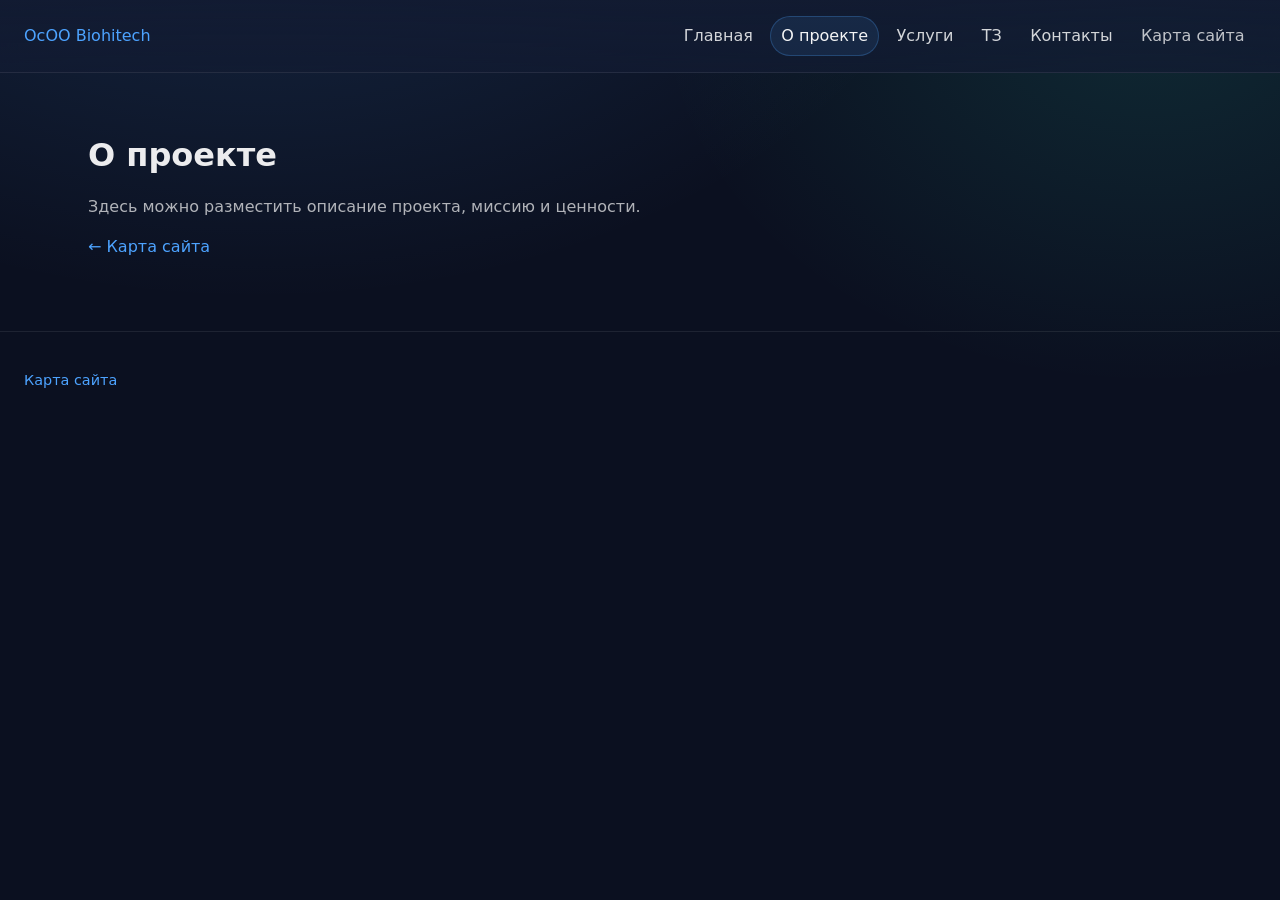
==== about.html @ 9ce05af9 "first commit" ====
<!DOCTYPE html>
<html lang="ru">
<head>
  <meta charset="UTF-8">
  <meta name="viewport" content="width=device-width, initial-scale=1.0">
  <title>О проекте</title>
  <link rel="stylesheet" href="styles.css">
</head>
<body>
  <header class="site-header">
    <a class="logo" href="index.html">OcOO Biohitech</a>
    <nav class="nav">
      <a href="index.html">Главная</a>
      <a href="about.html" aria-current="page">О проекте</a>
      <a href="services.html">Услуги</a>
      <a href="tz.html">ТЗ</a>
      <a href="contacts.html">Контакты</a>
      <a href="sitemap.html" class="nav-sitemap">Карта сайта</a>
    </nav>
  </header>

  <main class="main simple-page">
    <h1>О проекте</h1>
    <p>Здесь можно разместить описание проекта, миссию и ценности.</p>
    <p><a href="sitemap.html">← Карта сайта</a></p>
  </main>

  <footer class="site-footer">
    <p><a href="sitemap.html">Карта сайта</a></p>
  </footer>
</body>
</html>
---- styles.css ----
/* =========================================
   OcOO Biohitech — Visual concept / UI kit
   - Palette: deep navy + cold surfaces
   - Accent: blue + mint highlight
   - Typography: modern neutral stack (Inter if installed)
   - UI: soft radiuses, subtle borders, glow focus
   ========================================= */
:root {
  --bg: #0b1020;
  --surface: #121b32;
  --surface-2: #0f1830;
  --border: rgba(255, 255, 255, 0.08);
  --border-strong: rgba(255, 255, 255, 0.14);

  --text: rgba(255, 255, 255, 0.92);
  --muted: rgba(255, 255, 255, 0.68);

  --accent: #4da3ff;
  --accent-hover: #6ab4ff;
  --accent-2: #2ee3c2;
  --danger: #ff5b6e;

  --shadow: 0 14px 40px rgba(0, 0, 0, 0.35);
  --radius: 14px;
  --radius-sm: 10px;
  --ring: 0 0 0 4px rgba(77, 163, 255, 0.25);

  --container: 72rem;
  --gap: 1.25rem;

  --font: "Inter", system-ui, -apple-system, "Segoe UI", Roboto, Arial, sans-serif;
}

*,
*::before,
*::after {
  box-sizing: border-box;
}

body {
  margin: 0;
  min-height: 100vh;
  font-family: var(--font);
  background:
    radial-gradient(1200px 800px at 20% -20%, rgba(77, 163, 255, 0.18), transparent 60%),
    radial-gradient(900px 700px at 90% 0%, rgba(46, 227, 194, 0.12), transparent 55%),
    var(--bg);
  color: var(--text);
  line-height: 1.5;
}

a {
  color: var(--accent);
  text-decoration: none;
}

a:hover {
  color: var(--accent-hover);
}

.muted { color: var(--muted); }

/* Focus */
.btn:focus-visible,
input:focus-visible,
textarea:focus-visible,
select:focus-visible {
  outline: none;
  box-shadow: var(--ring);
}

.site-header {
  display: flex;
  flex-wrap: wrap;
  align-items: center;
  justify-content: space-between;
  gap: 1rem;
  padding: 1rem 1.5rem;
  border-bottom: 1px solid var(--border);
  background: linear-gradient(180deg, rgba(18, 27, 50, 0.92), rgba(18, 27, 50, 0.75));
  backdrop-filter: blur(10px);
  position: sticky;
  top: 0;
  z-index: 20;
}

/* Header branding */
.header-left { display: flex; align-items: center; gap: 1rem; min-width: 220px; }
.header-cta { display: flex; flex-wrap: wrap; align-items: center; gap: 0.75rem; }

.brand {
  display: inline-flex;
  align-items: center;
  gap: 0.75rem;
  color: var(--text);
  min-width: 220px;
}
.brand:hover { color: var(--text); }

.brand-mark {
  width: 38px;
  height: 38px;
  border-radius: 12px;
  display: grid;
  place-items: center;
  background: linear-gradient(135deg, rgba(77, 163, 255, 0.22), rgba(46, 227, 194, 0.14));
  border: 1px solid var(--border);
  box-shadow: 0 10px 30px rgba(0, 0, 0, 0.25);
  color: rgba(255, 255, 255, 0.9);
}
.brand-mark svg { width: 22px; height: 22px; display: block; }

.brand-text { display: grid; line-height: 1.1; }
.brand-name { font-weight: 760; letter-spacing: 0.2px; }
.brand-tagline { margin-top: 2px; font-size: 0.82rem; color: var(--muted); }
.brand--footer .brand-tagline { display: none; }

.nav {
  display: flex;
  flex-wrap: wrap;
  gap: 0.35rem;
  align-items: center;
}

.nav a {
  color: rgba(255, 255, 255, 0.82);
  padding: 0.45rem 0.65rem;
  border-radius: 999px;
  border: 1px solid transparent;
}

.nav a:hover {
  color: rgba(255, 255, 255, 0.95);
  border-color: var(--border);
  background: rgba(255, 255, 255, 0.04);
}

.nav a[aria-current="page"] {
  color: rgba(255, 255, 255, 0.95);
  border-color: rgba(77, 163, 255, 0.25);
  background: rgba(77, 163, 255, 0.10);
}

.nav-sitemap {
  opacity: 0.9;
}

.main {
  max-width: var(--container);
  margin: 0 auto;
  padding: 2.25rem 1.5rem 3.5rem;
}

/* Buttons (UI-kit) */
.btn {
  display: inline-flex;
  align-items: center;
  justify-content: center;
  gap: 0.5rem;
  padding: 0.72rem 1.05rem;
  border-radius: 12px;
  font-weight: 680;
  border: 1px solid transparent;
  transition: transform 0.15s ease, background 0.15s ease, border-color 0.15s ease, box-shadow 0.15s ease, color 0.15s ease;
  user-select: none;
  cursor: pointer;
}
.btn:active { transform: translateY(1px); }

.btn--primary {
  background: linear-gradient(180deg, rgba(77, 163, 255, 1), rgba(77, 163, 255, 0.85));
  color: #071022;
  box-shadow: 0 18px 45px rgba(77, 163, 255, 0.22);
}
.btn--primary:hover {
  background: linear-gradient(180deg, rgba(106, 180, 255, 1), rgba(106, 180, 255, 0.86));
  color: #071022;
}

.btn--secondary {
  background: rgba(255, 255, 255, 0.06);
  border-color: var(--border);
  color: rgba(255, 255, 255, 0.92);
}
.btn--secondary:hover {
  background: rgba(255, 255, 255, 0.09);
  border-color: var(--border-strong);
  color: rgba(255, 255, 255, 0.95);
}

.btn--ghost {
  background: transparent;
  border-color: var(--border);
  color: rgba(255, 255, 255, 0.9);
}
.btn--ghost:hover {
  background: rgba(255, 255, 255, 0.06);
  border-color: var(--border-strong);
  color: rgba(255, 255, 255, 0.95);
}

.btn--link {
  padding: 0;
  border: none;
  background: transparent;
  border-radius: 0;
  color: var(--accent);
  font-weight: 680;
}
.btn--link:hover { color: var(--accent-hover); }

/* Layout helpers */
.grid { display: grid; gap: var(--gap); }
.grid.two { grid-template-columns: repeat(2, minmax(0, 1fr)); }
.grid.three { grid-template-columns: repeat(3, minmax(0, 1fr)); }

/* Sections */
.section { margin-top: 3rem; }
.section-head {
  display: grid;
  gap: 0.35rem;
  margin-bottom: 1.25rem;
  max-width: 68ch;
}
.section-head h2 {
  margin: 0;
  font-size: clamp(1.25rem, 2.2vw, 1.65rem);
  letter-spacing: -0.2px;
}
.section-head p { margin: 0; color: var(--muted); }

/* Cards (UI-kit) */
.card {
  background: linear-gradient(180deg, rgba(18, 27, 50, 0.92), rgba(18, 27, 50, 0.75));
  border: 1px solid var(--border);
  border-radius: var(--radius);
  padding: 1.25rem;
  box-shadow: 0 16px 44px rgba(0, 0, 0, 0.20);
}
.card h3 { margin: 0 0 0.45rem; font-size: 1.05rem; letter-spacing: -0.2px; }
.card p { margin: 0; }

.card--soft {
  background: linear-gradient(180deg, rgba(15, 24, 48, 0.92), rgba(15, 24, 48, 0.72));
  border-color: rgba(77, 163, 255, 0.12);
}

/* Hero */
.hero {
  border: 1px solid rgba(255, 255, 255, 0.06);
  border-radius: 22px;
  padding: clamp(1.25rem, 3.4vw, 2rem);
  background:
    radial-gradient(900px 480px at 10% 0%, rgba(77, 163, 255, 0.22), transparent 60%),
    radial-gradient(820px 520px at 90% 10%, rgba(46, 227, 194, 0.16), transparent 55%),
    linear-gradient(180deg, rgba(18, 27, 50, 0.80), rgba(18, 27, 50, 0.50));
  box-shadow: var(--shadow);
}

.hero-inner {
  display: grid;
  grid-template-columns: 1.25fr 0.9fr;
  gap: clamp(1.25rem, 3vw, 2rem);
  align-items: center;
}

.eyebrow {
  margin: 0 0 0.5rem;
  color: rgba(255, 255, 255, 0.78);
  font-weight: 650;
  letter-spacing: 0.2px;
}

.hero h1 {
  margin: 0 0 0.75rem;
  font-size: clamp(1.9rem, 4.4vw, 3.05rem);
  letter-spacing: -0.8px;
  line-height: 1.05;
}

.hero-lead {
  margin: 0;
  color: rgba(255, 255, 255, 0.72);
  max-width: 62ch;
}

.hero-actions {
  display: flex;
  flex-wrap: wrap;
  gap: 0.75rem;
  margin-top: 1.25rem;
  align-items: center;
}

.hero-metrics {
  display: grid;
  grid-template-columns: repeat(3, minmax(0, 1fr));
  gap: 0.75rem;
  margin-top: 1.35rem;
}

.metric {
  border: 1px solid rgba(255, 255, 255, 0.08);
  background: rgba(255, 255, 255, 0.03);
  border-radius: 14px;
  padding: 0.85rem 0.9rem;
}

.metric-value { font-weight: 800; font-size: 1.05rem; letter-spacing: -0.2px; }
.metric-label { color: rgba(255, 255, 255, 0.68); font-size: 0.9rem; }

.hero-visual { display: grid; justify-items: end; }
.hero-card {
  width: min(420px, 100%);
  background: linear-gradient(180deg, rgba(11, 16, 32, 0.45), rgba(11, 16, 32, 0.20));
  border: 1px solid rgba(255, 255, 255, 0.10);
  border-radius: 18px;
  padding: 1rem;
  position: relative;
  overflow: hidden;
}
.hero-card::before {
  content: "";
  position: absolute;
  inset: -40% -40% auto auto;
  width: 320px;
  height: 320px;
  background: radial-gradient(circle at center, rgba(77, 163, 255, 0.30), transparent 65%);
  transform: translate(10%, -10%);
  filter: blur(2px);
  pointer-events: none;
}
.hero-card-top { display: flex; gap: 0.5rem; position: relative; }
.hero-card-body { margin-top: 0.85rem; position: relative; }
.hero-visual-title { font-weight: 760; letter-spacing: -0.2px; }
.hero-visual-text { margin-top: 0.35rem; color: rgba(255, 255, 255, 0.70); }
.hero-card-bottom {
  margin-top: 0.95rem;
  display: flex;
  gap: 0.6rem;
  align-items: center;
  color: rgba(255, 255, 255, 0.60);
  font-size: 0.88rem;
  position: relative;
}
.mini { color: rgba(255, 255, 255, 0.70); font-weight: 650; }
.dot { width: 4px; height: 4px; border-radius: 999px; background: rgba(255, 255, 255, 0.30); }

/* Chips / Tags */
.chip, .tag {
  display: inline-flex;
  align-items: center;
  gap: 0.4rem;
  padding: 0.35rem 0.6rem;
  border-radius: 999px;
  border: 1px solid rgba(255, 255, 255, 0.10);
  background: rgba(255, 255, 255, 0.04);
  color: rgba(255, 255, 255, 0.82);
  font-weight: 650;
  font-size: 0.86rem;
}
.chip--ok {
  border-color: rgba(46, 227, 194, 0.24);
  background: rgba(46, 227, 194, 0.10);
  color: rgba(220, 255, 248, 0.92);
}

/* Lists / steps */
.list { margin-top: 0.95rem; display: grid; gap: 0.55rem; }
.list-item { display: grid; grid-template-columns: 12px 1fr; gap: 0.55rem; align-items: start; color: rgba(255, 255, 255, 0.78); }
.bullet { width: 10px; height: 10px; border-radius: 6px; margin-top: 0.25rem; background: linear-gradient(180deg, rgba(77, 163, 255, 0.9), rgba(46, 227, 194, 0.75)); }

.steps { margin-top: 0.9rem; display: grid; gap: 0.6rem; }
.step { display: grid; grid-template-columns: 48px 1fr; gap: 0.75rem; align-items: center; padding: 0.65rem 0.7rem; border-radius: 14px; border: 1px solid rgba(255, 255, 255, 0.08); background: rgba(255, 255, 255, 0.03); }
.step-n { font-weight: 850; letter-spacing: -0.3px; color: rgba(255, 255, 255, 0.8); }
.step-t { color: rgba(255, 255, 255, 0.82); font-weight: 620; }

/* Service cards */
.service-top { display: flex; align-items: center; justify-content: space-between; gap: 0.75rem; margin-bottom: 0.75rem; }
.icon-badge {
  width: 42px;
  height: 42px;
  border-radius: 14px;
  display: grid;
  place-items: center;
  background: rgba(77, 163, 255, 0.10);
  border: 1px solid rgba(77, 163, 255, 0.22);
  color: rgba(210, 235, 255, 0.95);
}
.icon-badge svg { width: 22px; height: 22px; }

/* Advantages */
.adv-list { margin-top: 0.9rem; display: grid; gap: 0.6rem; }
.adv { display: grid; grid-template-columns: 18px 1fr; gap: 0.6rem; align-items: start; color: rgba(255, 255, 255, 0.78); }
.check {
  width: 16px;
  height: 16px;
  margin-top: 0.2rem;
  border-radius: 6px;
  border: 1px solid rgba(46, 227, 194, 0.22);
  background: rgba(46, 227, 194, 0.10);
  position: relative;
}
.check::after {
  content: "";
  position: absolute;
  width: 7px;
  height: 4px;
  border-left: 2px solid rgba(220, 255, 248, 0.95);
  border-bottom: 2px solid rgba(220, 255, 248, 0.95);
  transform: rotate(-45deg);
  left: 4px;
  top: 5px;
}

/* Gallery */
.gallery {
  display: grid;
  gap: 1rem;
  grid-template-columns: repeat(3, minmax(0, 1fr));
}
.gallery-item {
  border-radius: 16px;
  overflow: hidden;
  border: 1px solid rgba(255, 255, 255, 0.08);
  background: rgba(255, 255, 255, 0.03);
  display: grid;
  grid-template-rows: 1fr auto;
  min-height: 180px;
  transition: transform 0.15s ease, border-color 0.15s ease, background 0.15s ease;
  color: rgba(255, 255, 255, 0.90);
}
.gallery-item:hover {
  transform: translateY(-2px);
  border-color: rgba(77, 163, 255, 0.22);
  background: rgba(77, 163, 255, 0.06);
  color: rgba(255, 255, 255, 0.95);
}
.gallery-ph {
  background:
    radial-gradient(420px 240px at 20% 15%, rgba(77, 163, 255, 0.18), transparent 60%),
    radial-gradient(360px 240px at 90% 40%, rgba(46, 227, 194, 0.12), transparent 55%),
    linear-gradient(180deg, rgba(255, 255, 255, 0.06), rgba(255, 255, 255, 0.02));
}
.gallery-cap { padding: 0.75rem 0.85rem; font-weight: 650; color: rgba(255, 255, 255, 0.82); }

/* Forms */
.form { display: grid; gap: 0.9rem; }
.field { display: grid; gap: 0.35rem; }
.field label { font-weight: 650; color: rgba(255, 255, 255, 0.86); }
input, textarea, select {
  width: 100%;
  padding: 0.75rem 0.85rem;
  border-radius: 12px;
  border: 1px solid rgba(255, 255, 255, 0.10);
  background: rgba(255, 255, 255, 0.04);
  color: rgba(255, 255, 255, 0.92);
  font: inherit;
}
textarea { resize: vertical; min-height: 110px; }
input::placeholder, textarea::placeholder { color: rgba(255, 255, 255, 0.45); }
.form-actions { display: flex; flex-wrap: wrap; gap: 0.75rem; align-items: center; }
.form-note { margin: 0; color: rgba(255, 255, 255, 0.55); font-size: 0.9rem; }

.contact-lines { margin-top: 0.85rem; display: grid; gap: 0.55rem; }
.contact-line { display: grid; grid-template-columns: 92px 1fr; gap: 0.75rem; align-items: center; }
.contact-k { color: rgba(255, 255, 255, 0.62); font-weight: 650; }
.contact-v { color: rgba(255, 255, 255, 0.88); }

.map-ph {
  margin-top: 1rem;
  border-radius: 16px;
  border: 1px dashed rgba(255, 255, 255, 0.18);
  background: rgba(255, 255, 255, 0.03);
  min-height: 180px;
  display: grid;
  place-items: center;
  color: rgba(255, 255, 255, 0.55);
  font-weight: 650;
}

.site-footer {
  margin-top: auto;
  padding: 1.5rem;
  border-top: 1px solid var(--border);
  color: var(--muted);
  font-size: 0.9rem;
}

.footer-inner {
  max-width: var(--container);
  margin: 0 auto;
  display: flex;
  flex-wrap: wrap;
  gap: 1.25rem;
  justify-content: space-between;
  align-items: center;
}
.footer-left { display: grid; }
.footer-note { margin: 0.75rem 0 0; color: rgba(255, 255, 255, 0.55); }
.footer-right { display: flex; flex-wrap: wrap; gap: 0.85rem; }
.footer-right a { color: rgba(255, 255, 255, 0.72); }
.footer-right a:hover { color: rgba(255, 255, 255, 0.9); }

.page-title {
  margin: 0 0 0.5rem;
  font-size: clamp(1.5rem, 3vw, 2rem);
}

.page-lead {
  color: var(--muted);
  margin: 0 0 2rem;
}

/* Sitemap cards */
.sitemap-grid {
  display: grid;
  grid-template-columns: repeat(auto-fill, minmax(260px, 1fr));
  gap: 1.25rem;
}

.sitemap-card {
  display: flex;
  flex-direction: column;
  padding: 1.35rem;
  background: linear-gradient(180deg, rgba(18, 27, 50, 0.92), rgba(18, 27, 50, 0.75));
  border: 1px solid var(--border);
  border-radius: 12px;
  transition: border-color 0.15s, transform 0.15s;
}

.sitemap-card:hover {
  border-color: rgba(77, 163, 255, 0.35);
  transform: translateY(-2px);
}

.sitemap-card h2 {
  margin: 0 0 0.5rem;
  font-size: 1.1rem;
}

.sitemap-card p {
  margin: 0 0 1rem;
  flex: 1;
  color: var(--muted);
  font-size: 0.95rem;
}

.sitemap-card .card-link {
  align-self: flex-start;
  font-weight: 600;
}

.simple-page h1 {
  margin-bottom: 1rem;
}

.simple-page p {
  color: var(--muted);
}

/* Responsive */
@media (max-width: 960px) {
  .hero-inner { grid-template-columns: 1fr; }
  .hero-visual { justify-items: start; }
  .grid.three { grid-template-columns: repeat(2, minmax(0, 1fr)); }
  .gallery { grid-template-columns: repeat(2, minmax(0, 1fr)); }
}

@media (max-width: 640px) {
  .site-header { padding: 0.85rem 1rem; }
  .main { padding: 1.25rem 1rem 2.75rem; }
  .grid.two, .grid.three { grid-template-columns: 1fr; }
  .hero-metrics { grid-template-columns: 1fr; }
  .gallery { grid-template-columns: 1fr; }
  .brand-tagline { display: none; }
  .header-cta { width: 100%; justify-content: flex-start; }
}
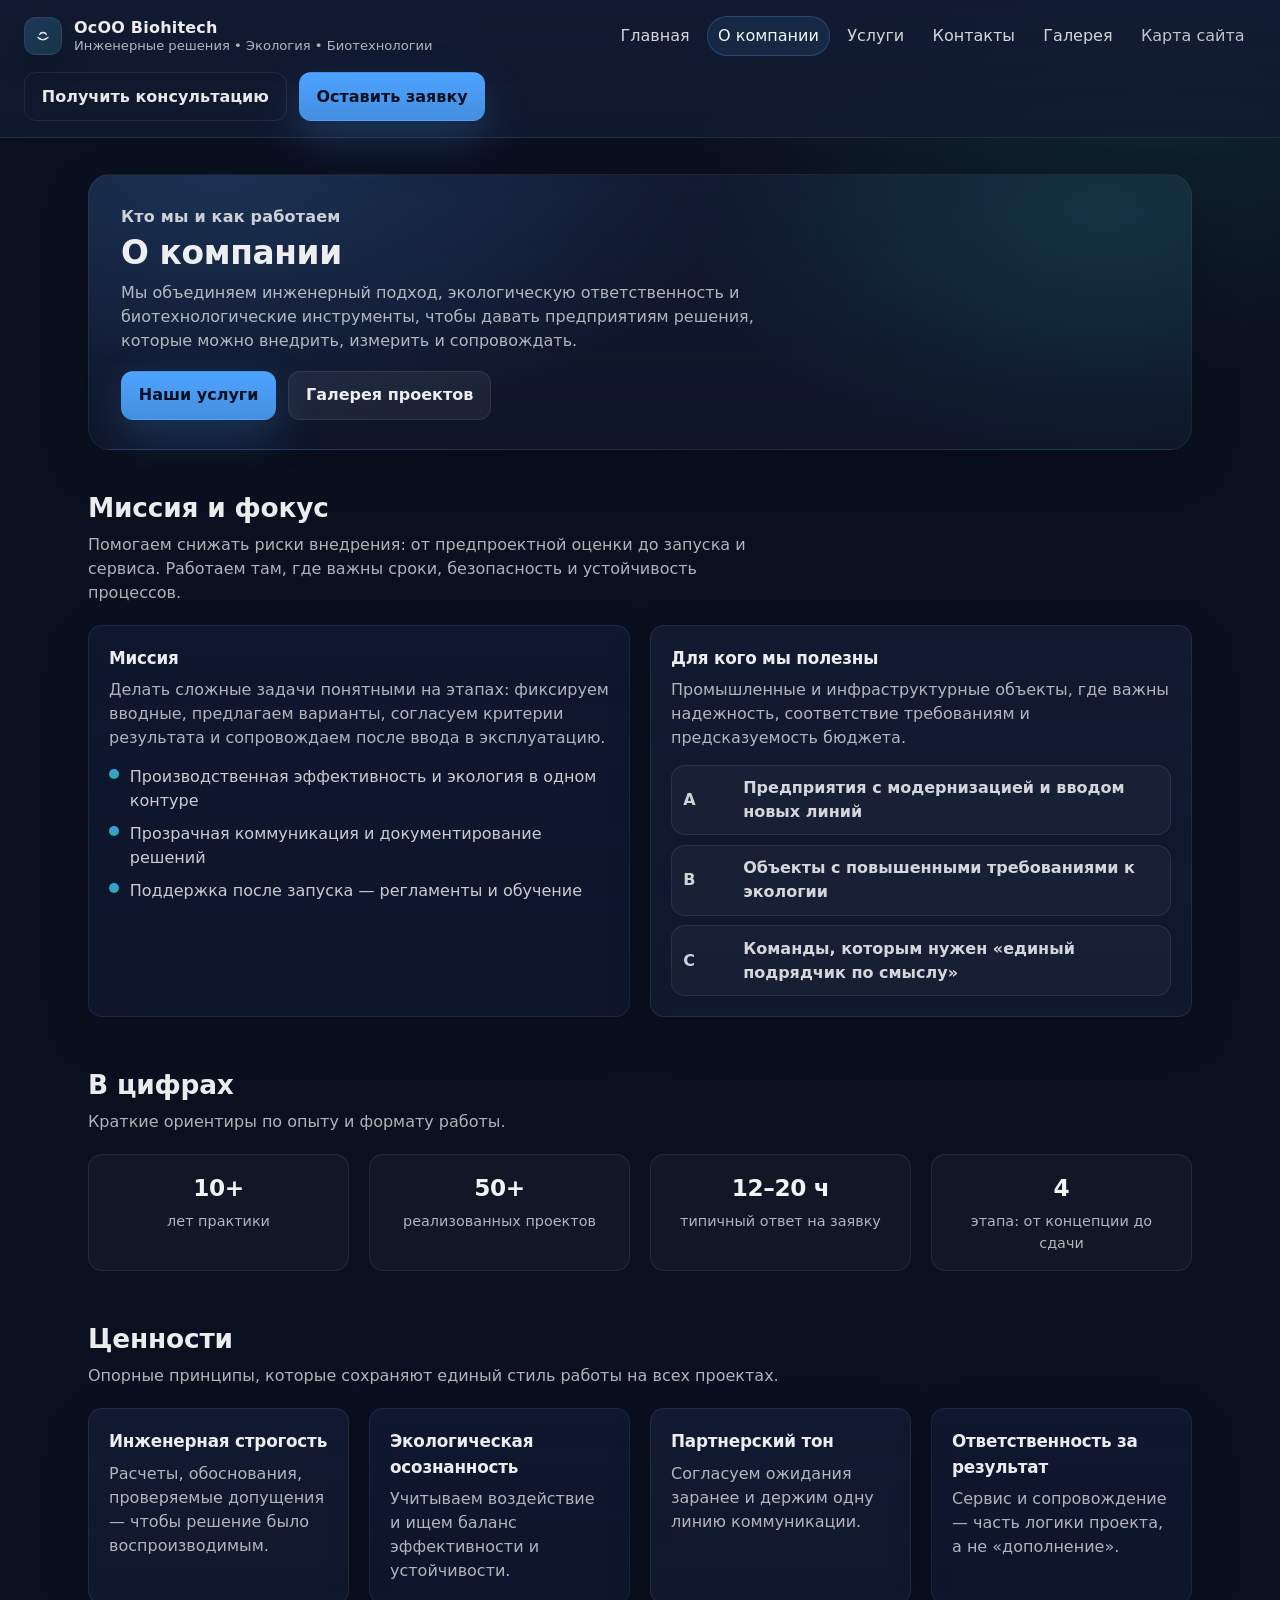
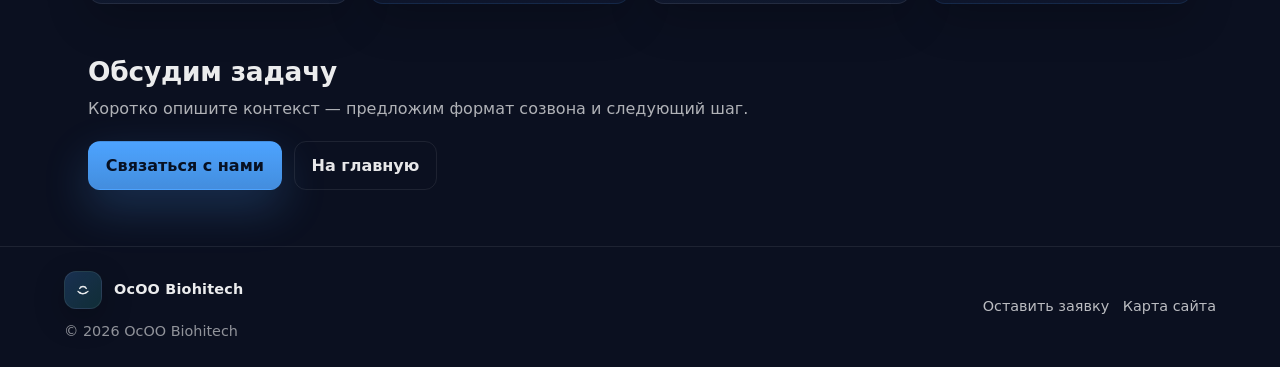
==== commit 91949bdc: "day8" ====
--- a/about.html
+++ b/about.html
@@ -3,30 +3,173 @@
 <head>
   <meta charset="UTF-8">
   <meta name="viewport" content="width=device-width, initial-scale=1.0">
-  <title>О проекте</title>
+  <title>OcOO Biohitech — О компании</title>
   <link rel="stylesheet" href="styles.css">
 </head>
 <body>
   <header class="site-header">
-    <a class="logo" href="index.html">OcOO Biohitech</a>
-    <nav class="nav">
+    <div class="header-left">
+      <a class="brand" href="index.html" aria-label="OcOO Biohitech — на главную">
+        <span class="brand-mark" aria-hidden="true">
+          <svg viewBox="0 0 40 40" fill="none" xmlns="http://www.w3.org/2000/svg">
+            <path d="M11 22.5c3.8 5.7 13 5.7 18 0" stroke="currentColor" stroke-width="2.5" stroke-linecap="round"/>
+            <path d="M14 17.2c.9-2.3 2.9-3.6 6-3.6s5.1 1.3 6 3.6" stroke="currentColor" stroke-width="2.5" stroke-linecap="round"/>
+            <circle cx="14.5" cy="24.5" r="1.5" fill="currentColor"/>
+            <circle cx="25.5" cy="24.5" r="1.5" fill="currentColor"/>
+          </svg>
+        </span>
+        <span class="brand-text">
+          <span class="brand-name">OcOO Biohitech</span>
+          <span class="brand-tagline">Инженерные решения • Экология • Биотехнологии</span>
+        </span>
+      </a>
+    </div>
+
+    <nav class="nav" aria-label="Основное меню">
       <a href="index.html">Главная</a>
-      <a href="about.html" aria-current="page">О проекте</a>
+      <a href="about.html" aria-current="page">О компании</a>
       <a href="services.html">Услуги</a>
-      <a href="tz.html">ТЗ</a>
       <a href="contacts.html">Контакты</a>
+      <a href="gallery.html">Галерея</a>
       <a href="sitemap.html" class="nav-sitemap">Карта сайта</a>
     </nav>
+
+    <div class="header-cta">
+      <a class="btn btn--ghost" href="contacts.html">Получить консультацию</a>
+      <a class="btn btn--primary" href="contacts.html#feedback">Оставить заявку</a>
+    </div>
   </header>
 
-  <main class="main simple-page">
-    <h1>О проекте</h1>
-    <p>Здесь можно разместить описание проекта, миссию и ценности.</p>
-    <p><a href="sitemap.html">← Карта сайта</a></p>
+  <main class="main">
+    <header class="page-hero" aria-labelledby="page-title">
+      <p class="eyebrow">Кто мы и как работаем</p>
+      <h1 id="page-title">О компании</h1>
+      <p class="page-hero-lead">Мы объединяем инженерный подход, экологическую ответственность и биотехнологические инструменты, чтобы давать предприятиям решения, которые можно внедрить, измерить и сопровождать.</p>
+      <div class="page-hero-actions">
+        <a class="btn btn--primary" href="services.html">Наши услуги</a>
+        <a class="btn btn--secondary" href="gallery.html">Галерея проектов</a>
+      </div>
+    </header>
+
+    <section class="section section--tight" aria-labelledby="mission-title">
+      <div class="section-head">
+        <h2 id="mission-title">Миссия и фокус</h2>
+        <p class="inner-lead">Помогаем снижать риски внедрения: от предпроектной оценки до запуска и сервиса. Работаем там, где важны сроки, безопасность и устойчивость процессов.</p>
+      </div>
+
+      <div class="grid two">
+        <div class="card card--soft">
+          <h3>Миссия</h3>
+          <p class="muted">Делать сложные задачи понятными на этапах: фиксируем вводные, предлагаем варианты, согласуем критерии результата и сопровождаем после ввода в эксплуатацию.</p>
+          <div class="list">
+            <div class="list-item"><span class="bullet" aria-hidden="true"></span><span>Производственная эффективность и экология в одном контуре</span></div>
+            <div class="list-item"><span class="bullet" aria-hidden="true"></span><span>Прозрачная коммуникация и документирование решений</span></div>
+            <div class="list-item"><span class="bullet" aria-hidden="true"></span><span>Поддержка после запуска — регламенты и обучение</span></div>
+          </div>
+        </div>
+
+        <div class="card">
+          <h3>Для кого мы полезны</h3>
+          <p class="muted">Промышленные и инфраструктурные объекты, где важны надежность, соответствие требованиям и предсказуемость бюджета.</p>
+          <div class="steps" role="list">
+            <div class="step" role="listitem"><span class="step-n">A</span><span class="step-t">Предприятия с модернизацией и вводом новых линий</span></div>
+            <div class="step" role="listitem"><span class="step-n">B</span><span class="step-t">Объекты с повышенными требованиями к экологии</span></div>
+            <div class="step" role="listitem"><span class="step-n">C</span><span class="step-t">Команды, которым нужен «единый подрядчик по смыслу»</span></div>
+          </div>
+        </div>
+      </div>
+    </section>
+
+    <section class="section" aria-labelledby="stats-title">
+      <div class="section-head">
+        <h2 id="stats-title">В цифрах</h2>
+        <p>Краткие ориентиры по опыту и формату работы.</p>
+      </div>
+      <div class="stat-grid" role="list">
+        <div class="stat-card" role="listitem">
+          <div class="stat-value">10+</div>
+          <div class="stat-label">лет практики</div>
+        </div>
+        <div class="stat-card" role="listitem">
+          <div class="stat-value">50+</div>
+          <div class="stat-label">реализованных проектов</div>
+        </div>
+        <div class="stat-card" role="listitem">
+          <div class="stat-value">12–20 ч</div>
+          <div class="stat-label">типичный ответ на заявку</div>
+        </div>
+        <div class="stat-card" role="listitem">
+          <div class="stat-value">4</div>
+          <div class="stat-label">этапа: от концепции до сдачи</div>
+        </div>
+      </div>
+    </section>
+
+    <section class="section" aria-labelledby="values-title">
+      <div class="section-head">
+        <h2 id="values-title">Ценности</h2>
+        <p class="inner-lead">Опорные принципы, которые сохраняют единый стиль работы на всех проектах.</p>
+      </div>
+
+      <div class="grid four">
+        <div class="card">
+          <h3>Инженерная строгость</h3>
+          <p class="muted">Расчеты, обоснования, проверяемые допущения — чтобы решение было воспроизводимым.</p>
+        </div>
+        <div class="card card--soft">
+          <h3>Экологическая осознанность</h3>
+          <p class="muted">Учитываем воздействие и ищем баланс эффективности и устойчивости.</p>
+        </div>
+        <div class="card">
+          <h3>Партнерский тон</h3>
+          <p class="muted">Согласуем ожидания заранее и держим одну линию коммуникации.</p>
+        </div>
+        <div class="card card--soft">
+          <h3>Ответственность за результат</h3>
+          <p class="muted">Сервис и сопровождение — часть логики проекта, а не «дополнение».</p>
+        </div>
+      </div>
+    </section>
+
+    <section class="section section--contact" aria-labelledby="cta-about-title">
+      <div class="section-head">
+        <h2 id="cta-about-title">Обсудим задачу</h2>
+        <p>Коротко опишите контекст — предложим формат созвона и следующий шаг.</p>
+      </div>
+      <div class="page-hero-actions">
+        <a class="btn btn--primary" href="contacts.html#feedback">Связаться с нами</a>
+        <a class="btn btn--ghost" href="index.html">На главную</a>
+      </div>
+    </section>
   </main>
 
   <footer class="site-footer">
-    <p><a href="sitemap.html">Карта сайта</a></p>
+    <div class="footer-inner">
+      <div class="footer-left">
+        <a class="brand brand--footer" href="index.html">
+          <span class="brand-mark" aria-hidden="true">
+            <svg viewBox="0 0 40 40" fill="none" xmlns="http://www.w3.org/2000/svg">
+              <path d="M11 22.5c3.8 5.7 13 5.7 18 0" stroke="currentColor" stroke-width="2.5" stroke-linecap="round"/>
+              <path d="M14 17.2c.9-2.3 2.9-3.6 6-3.6s5.1 1.3 6 3.6" stroke="currentColor" stroke-width="2.5" stroke-linecap="round"/>
+              <circle cx="14.5" cy="24.5" r="1.5" fill="currentColor"/>
+              <circle cx="25.5" cy="24.5" r="1.5" fill="currentColor"/>
+            </svg>
+          </span>
+          <span class="brand-text">
+            <span class="brand-name">OcOO Biohitech</span>
+            <span class="brand-tagline">Инженерные решения • Экология • Биотехнологии</span>
+          </span>
+        </a>
+        <p class="footer-note">© <span id="y">2026</span> OcOO Biohitech</p>
+      </div>
+      <div class="footer-right">
+        <a href="contacts.html#feedback">Оставить заявку</a>
+        <a href="sitemap.html">Карта сайта</a>
+      </div>
+    </div>
   </footer>
+  <script>
+    document.getElementById('y').textContent = new Date().getFullYear();
+  </script>
 </body>
 </html>
--- a/styles.css
+++ b/styles.css
@@ -559,19 +559,239 @@
   color: var(--muted);
 }
 
+/* Inner pages — hero & layout */
+.page-hero {
+  border: 1px solid rgba(255, 255, 255, 0.06);
+  border-radius: 22px;
+  padding: clamp(1.25rem, 3vw, 1.85rem) clamp(1.25rem, 3vw, 2rem);
+  background:
+    radial-gradient(820px 420px at 12% 0%, rgba(77, 163, 255, 0.18), transparent 62%),
+    radial-gradient(720px 420px at 92% 15%, rgba(46, 227, 194, 0.12), transparent 58%),
+    linear-gradient(180deg, rgba(18, 27, 50, 0.82), rgba(18, 27, 50, 0.52));
+  box-shadow: 0 16px 44px rgba(0, 0, 0, 0.22);
+  margin-bottom: 0.35rem;
+}
+
+.page-hero .eyebrow {
+  margin: 0 0 0.4rem;
+}
+
+.page-hero h1 {
+  margin: 0 0 0.55rem;
+  font-size: clamp(1.45rem, 3.2vw, 2.05rem);
+  letter-spacing: -0.35px;
+  line-height: 1.12;
+}
+
+.page-hero-lead {
+  margin: 0;
+  color: var(--muted);
+  max-width: 64ch;
+}
+
+.page-hero-actions {
+  display: flex;
+  flex-wrap: wrap;
+  gap: 0.75rem;
+  margin-top: 1.1rem;
+  align-items: center;
+}
+
+.inner-lead {
+  margin: 0 0 1.15rem;
+  color: var(--muted);
+  max-width: 68ch;
+}
+
+.gallery-actions {
+  margin-bottom: 1rem;
+}
+
+.section--tight {
+  margin-top: 2.35rem;
+}
+
+/* Stats */
+.stat-grid {
+  display: grid;
+  grid-template-columns: repeat(4, minmax(0, 1fr));
+  gap: var(--gap);
+}
+
+.stat-card {
+  border-radius: var(--radius);
+  border: 1px solid var(--border);
+  background: rgba(255, 255, 255, 0.03);
+  padding: 1rem 1.05rem;
+  text-align: center;
+}
+
+.stat-value {
+  font-weight: 800;
+  font-size: clamp(1.15rem, 2.4vw, 1.45rem);
+  letter-spacing: -0.35px;
+  color: rgba(255, 255, 255, 0.95);
+}
+
+.stat-label {
+  margin-top: 0.3rem;
+  color: var(--muted);
+  font-size: 0.9rem;
+}
+
+/* Grids */
+.grid.four {
+  grid-template-columns: repeat(4, minmax(0, 1fr));
+}
+
+/* Service cards — full height column */
+.service-card {
+  display: flex;
+  flex-direction: column;
+  height: 100%;
+}
+
+.service-card h3 {
+  margin-top: 0;
+}
+
+.service-card .muted {
+  flex: 1;
+  margin-top: 0.5rem;
+}
+
+.service-card .btn--link {
+  margin-top: 0.85rem;
+  align-self: flex-start;
+}
+
+.service-list {
+  margin: 0.75rem 0 0;
+  padding-left: 1.15rem;
+  color: rgba(255, 255, 255, 0.78);
+  font-size: 0.92rem;
+}
+
+.service-list li {
+  margin: 0.35rem 0;
+}
+
+/* Contact tiles */
+.contact-info-grid {
+  display: grid;
+  gap: var(--gap);
+}
+
+.contact-tile {
+  border-radius: var(--radius);
+  border: 1px solid var(--border);
+  background: linear-gradient(180deg, rgba(18, 27, 50, 0.92), rgba(18, 27, 50, 0.75));
+  padding: 1.1rem 1.2rem;
+  box-shadow: 0 12px 34px rgba(0, 0, 0, 0.14);
+}
+
+.contact-tile h3 {
+  margin: 0 0 0.4rem;
+  font-size: 1rem;
+  letter-spacing: -0.15px;
+}
+
+.contact-tile p {
+  margin: 0;
+  color: var(--muted);
+  font-size: 0.95rem;
+  line-height: 1.55;
+}
+
+.contact-tile a {
+  font-weight: 650;
+}
+
+.contact-tile.card--soft {
+  background: linear-gradient(180deg, rgba(15, 24, 48, 0.92), rgba(15, 24, 48, 0.72));
+  border-color: rgba(77, 163, 255, 0.12);
+}
+
+.contact-tile .contact-tile-k {
+  display: block;
+  font-size: 0.78rem;
+  font-weight: 750;
+  letter-spacing: 0.12em;
+  text-transform: uppercase;
+  color: rgba(255, 255, 255, 0.48);
+  margin-bottom: 0.35rem;
+}
+
+.map-ph--tall {
+  min-height: 220px;
+}
+
+.form-title {
+  margin: 0 0 0.35rem;
+  font-size: 1.05rem;
+}
+
+.form-intro {
+  margin: 0 0 0.65rem;
+}
+
+.section-head code {
+  font-family: ui-monospace, "Cascadia Code", "Segoe UI Mono", Consolas, monospace;
+  font-size: 0.88em;
+  padding: 0.12em 0.4em;
+  border-radius: 8px;
+  background: rgba(255, 255, 255, 0.06);
+  border: 1px solid var(--border);
+  color: rgba(255, 255, 255, 0.88);
+}
+
+.gallery-page figure.gallery-item {
+  margin: 0;
+}
+
+/* Gallery — real images */
+.gallery-item--img {
+  padding: 0;
+  min-height: 0;
+}
+
+.gallery-item--img .gallery-ph {
+  min-height: 200px;
+}
+
+.gallery-item--img img {
+  width: 100%;
+  height: 200px;
+  object-fit: cover;
+  display: block;
+}
+
+.gallery-cap {
+  display: block;
+}
+
+.gallery-note {
+  margin: 0.75rem 0 0;
+  color: var(--muted);
+  font-size: 0.92rem;
+}
+
 /* Responsive */
 @media (max-width: 960px) {
   .hero-inner { grid-template-columns: 1fr; }
   .hero-visual { justify-items: start; }
   .grid.three { grid-template-columns: repeat(2, minmax(0, 1fr)); }
+  .grid.four { grid-template-columns: repeat(2, minmax(0, 1fr)); }
+  .stat-grid { grid-template-columns: repeat(2, minmax(0, 1fr)); }
   .gallery { grid-template-columns: repeat(2, minmax(0, 1fr)); }
 }
 
 @media (max-width: 640px) {
   .site-header { padding: 0.85rem 1rem; }
   .main { padding: 1.25rem 1rem 2.75rem; }
-  .grid.two, .grid.three { grid-template-columns: 1fr; }
+  .grid.two, .grid.three, .grid.four { grid-template-columns: 1fr; }
   .hero-metrics { grid-template-columns: 1fr; }
+  .stat-grid { grid-template-columns: 1fr; }
   .gallery { grid-template-columns: 1fr; }
   .brand-tagline { display: none; }
   .header-cta { width: 100%; justify-content: flex-start; }
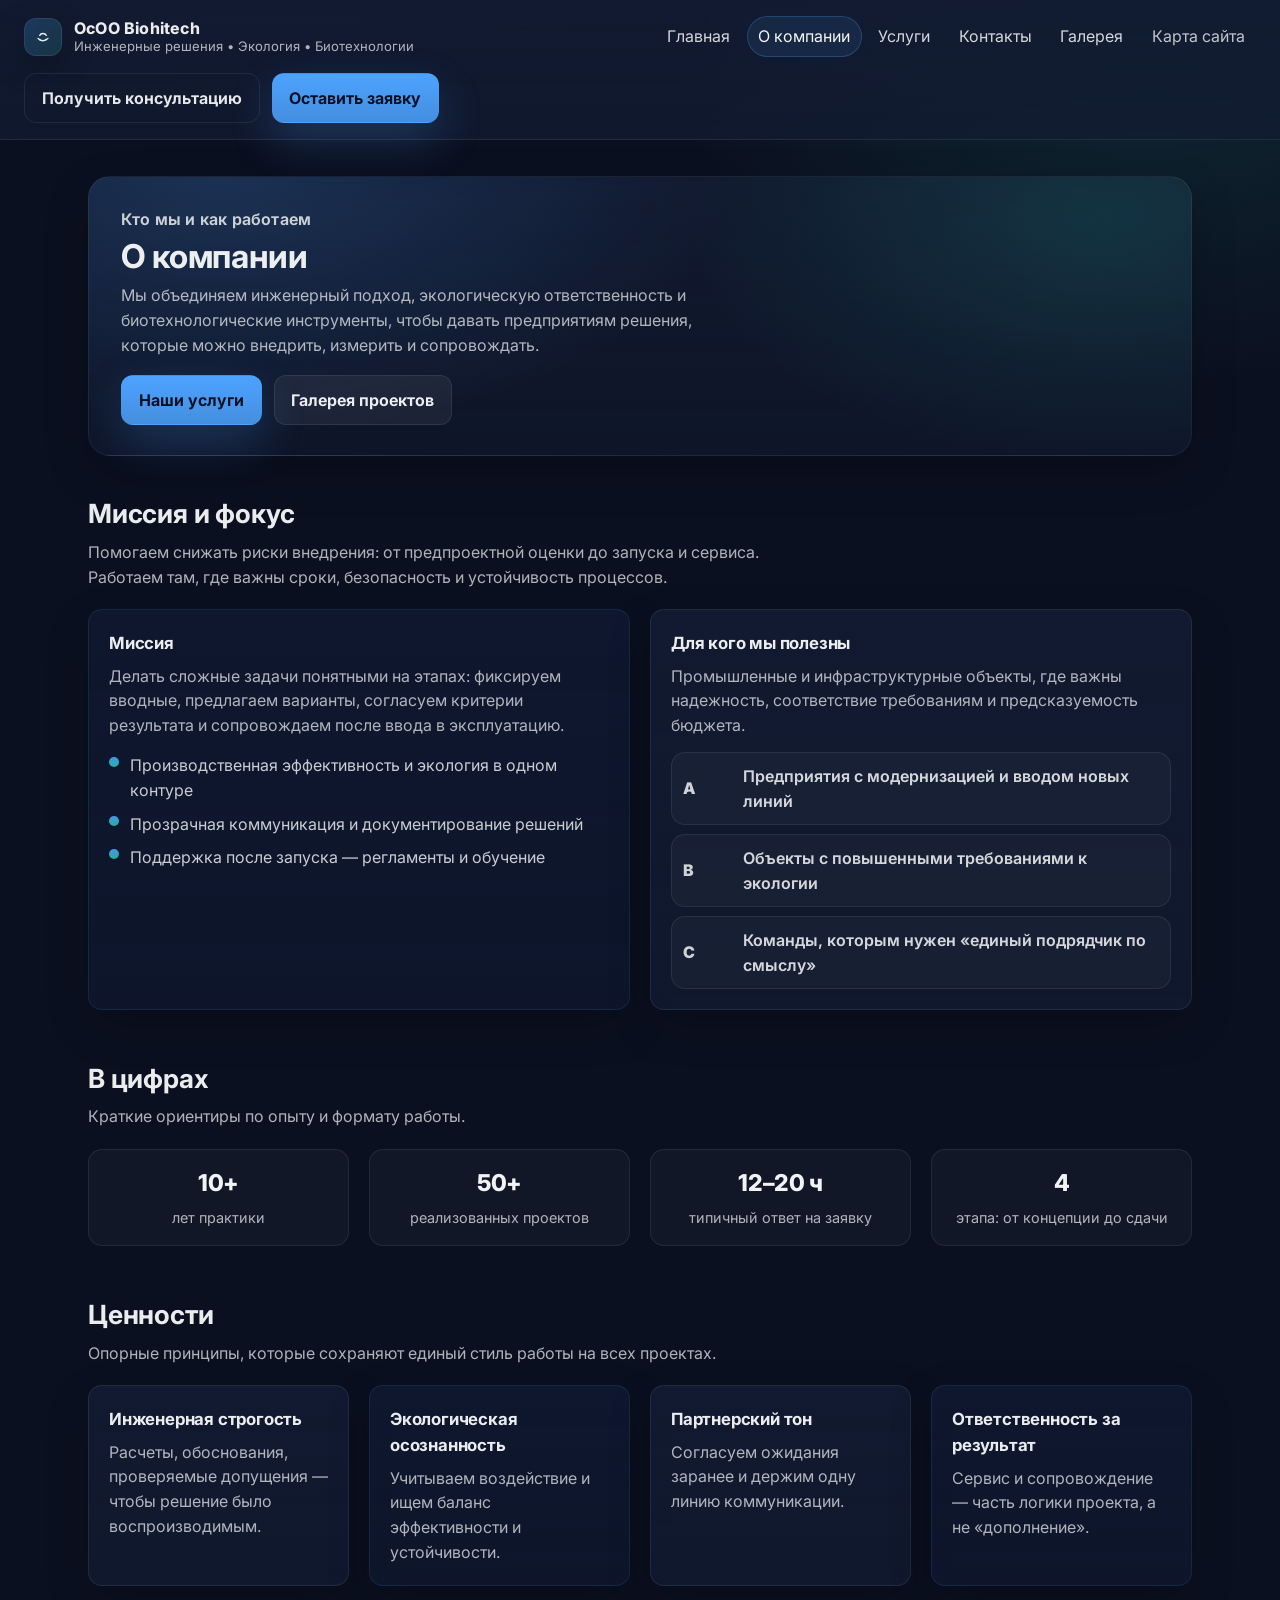
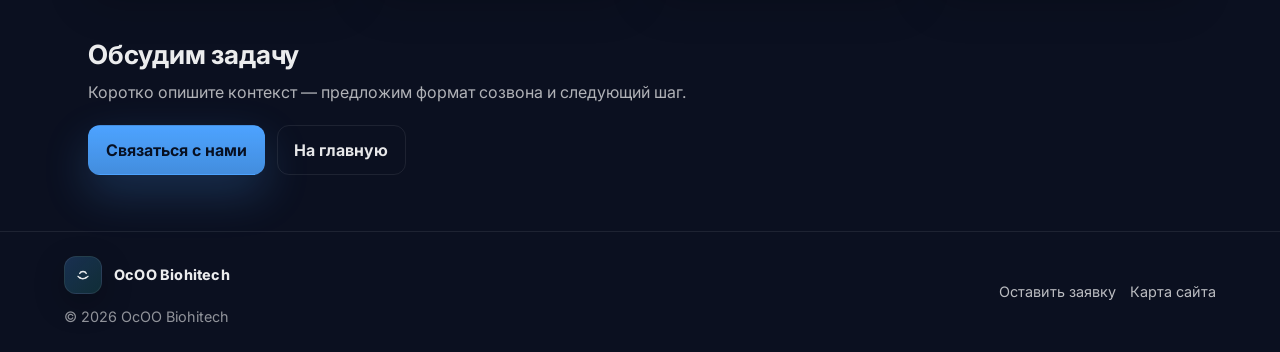
==== commit bcfe0b04: "day12: q '" ====
--- a/about.html
+++ b/about.html
@@ -4,7 +4,10 @@
   <meta charset="UTF-8">
   <meta name="viewport" content="width=device-width, initial-scale=1.0">
   <title>OcOO Biohitech — О компании</title>
-  <link rel="stylesheet" href="styles.css">
+  <link rel="preconnect" href="https://fonts.googleapis.com">
+  <link rel="preconnect" href="https://fonts.gstatic.com" crossorigin>
+  <link href="https://fonts.googleapis.com/css2?family=Inter:wght@400;500;600;650;700;760;800&display=swap" rel="stylesheet">
+  <link rel="stylesheet" href="assets/css/main.css">
 </head>
 <body>
   <header class="site-header">
@@ -168,8 +171,6 @@
       </div>
     </div>
   </footer>
-  <script>
-    document.getElementById('y').textContent = new Date().getFullYear();
-  </script>
+  <script src="assets/js/main.js" defer></script>
 </body>
 </html>
--- a/assets/css/main.css
+++ b/assets/css/main.css
@@ -0,0 +1,979 @@
+/* =========================================
+   OcOO Biohitech — Visual concept / UI kit
+   - Palette: deep navy + cold surfaces
+   - Accent: blue + mint highlight
+   - Typography: modern neutral stack (Inter if installed)
+   - UI: soft radiuses, subtle borders, glow focus
+   ========================================= */
+:root {
+  --bg: #0b1020;
+  --surface: #121b32;
+  --surface-2: #0f1830;
+  --border: rgba(255, 255, 255, 0.08);
+  --border-strong: rgba(255, 255, 255, 0.14);
+
+  --text: rgba(255, 255, 255, 0.92);
+  --muted: rgba(255, 255, 255, 0.68);
+
+  --accent: #4da3ff;
+  --accent-hover: #6ab4ff;
+  --accent-2: #2ee3c2;
+  --danger: #ff5b6e;
+
+  --shadow: 0 14px 40px rgba(0, 0, 0, 0.35);
+  --radius: 14px;
+  --radius-sm: 10px;
+  --ring: 0 0 0 4px rgba(77, 163, 255, 0.25);
+
+  --container: 72rem;
+  --gap: 1.25rem;
+
+  --font: "Inter", system-ui, -apple-system, "Segoe UI", Roboto, Arial, sans-serif;
+
+  /* Spacing scale (8px base) */
+  --s-1: 0.25rem; /* 4 */
+  --s-2: 0.5rem;  /* 8 */
+  --s-3: 0.75rem; /* 12 */
+  --s-4: 1rem;    /* 16 */
+  --s-5: 1.25rem; /* 20 */
+  --s-6: 1.5rem;  /* 24 */
+  --s-8: 2rem;    /* 32 */
+
+  /* Typography scale */
+  --fs-small: 0.875rem;
+  --fs-body: 1rem;
+  --fs-h3: 1.125rem;
+  --fs-h2: 1.375rem;
+  --fs-h1: 1.75rem;
+  --fs-d1: 2.25rem;
+
+  --lh-tight: 1.12;
+  --lh-body: 1.55;
+}
+
+*,
+*::before,
+*::after {
+  box-sizing: border-box;
+}
+
+body {
+  margin: 0;
+  min-height: 100vh;
+  font-family: var(--font);
+  background:
+    radial-gradient(1200px 800px at 20% -20%, rgba(77, 163, 255, 0.18), transparent 60%),
+    radial-gradient(900px 700px at 90% 0%, rgba(46, 227, 194, 0.12), transparent 55%),
+    var(--bg);
+  color: var(--text);
+  line-height: var(--lh-body);
+}
+
+a {
+  color: var(--accent);
+  text-decoration: none;
+}
+
+a:hover {
+  color: var(--accent-hover);
+}
+
+.muted { color: var(--muted); }
+
+/* Focus */
+.btn:focus-visible,
+input:focus-visible,
+textarea:focus-visible,
+select:focus-visible {
+  outline: none;
+  box-shadow: var(--ring);
+}
+
+.site-header {
+  display: flex;
+  flex-wrap: wrap;
+  align-items: center;
+  justify-content: space-between;
+  gap: 1rem;
+  padding: 1rem 1.5rem;
+  border-bottom: 1px solid var(--border);
+  background: linear-gradient(180deg, rgba(18, 27, 50, 0.92), rgba(18, 27, 50, 0.75));
+  backdrop-filter: blur(10px);
+  position: sticky;
+  top: 0;
+  z-index: 20;
+}
+
+/* Header branding */
+.header-left { display: flex; align-items: center; gap: 1rem; min-width: 220px; }
+.header-cta { display: flex; flex-wrap: wrap; align-items: center; gap: 0.75rem; }
+
+.brand {
+  display: inline-flex;
+  align-items: center;
+  gap: 0.75rem;
+  color: var(--text);
+  min-width: 220px;
+}
+.brand:hover { color: var(--text); }
+
+.brand-mark {
+  width: 38px;
+  height: 38px;
+  border-radius: 12px;
+  display: grid;
+  place-items: center;
+  background: linear-gradient(135deg, rgba(77, 163, 255, 0.22), rgba(46, 227, 194, 0.14));
+  border: 1px solid var(--border);
+  box-shadow: 0 10px 30px rgba(0, 0, 0, 0.25);
+  color: rgba(255, 255, 255, 0.9);
+}
+.brand-mark svg { width: 22px; height: 22px; display: block; }
+
+.brand-text { display: grid; line-height: 1.1; }
+.brand-name { font-weight: 760; letter-spacing: 0.2px; }
+.brand-tagline { margin-top: 2px; font-size: 0.82rem; color: var(--muted); }
+.brand--footer .brand-tagline { display: none; }
+
+.nav {
+  display: flex;
+  flex-wrap: wrap;
+  gap: 0.35rem;
+  align-items: center;
+}
+
+.nav a {
+  color: rgba(255, 255, 255, 0.82);
+  padding: 0.45rem 0.65rem;
+  border-radius: 999px;
+  border: 1px solid transparent;
+}
+
+.nav a:hover {
+  color: rgba(255, 255, 255, 0.95);
+  border-color: var(--border);
+  background: rgba(255, 255, 255, 0.04);
+}
+
+.nav a[aria-current="page"] {
+  color: rgba(255, 255, 255, 0.95);
+  border-color: rgba(77, 163, 255, 0.25);
+  background: rgba(77, 163, 255, 0.10);
+}
+
+.nav-sitemap {
+  opacity: 0.9;
+}
+
+.main {
+  max-width: var(--container);
+  margin: 0 auto;
+  padding: 2.25rem 1.5rem 3.5rem;
+}
+
+/* Buttons (UI-kit) */
+.btn {
+  display: inline-flex;
+  align-items: center;
+  justify-content: center;
+  gap: 0.5rem;
+  padding: 0.72rem 1.05rem;
+  border-radius: 12px;
+  font-weight: 680;
+  border: 1px solid transparent;
+  transition: transform 0.15s ease, background 0.15s ease, border-color 0.15s ease, box-shadow 0.15s ease, color 0.15s ease;
+  user-select: none;
+  cursor: pointer;
+}
+.btn:active { transform: translateY(1px); }
+.btn[disabled],
+.btn:disabled {
+  opacity: 0.55;
+  cursor: not-allowed;
+  transform: none;
+}
+
+.btn--sm { padding: 0.55rem 0.85rem; border-radius: 12px; font-size: 0.92rem; }
+.btn--lg { padding: 0.88rem 1.15rem; border-radius: 14px; font-size: 1.03rem; }
+
+.btn--primary {
+  background: linear-gradient(180deg, rgba(77, 163, 255, 1), rgba(77, 163, 255, 0.85));
+  color: #071022;
+  box-shadow: 0 18px 45px rgba(77, 163, 255, 0.22);
+}
+.btn--primary:hover {
+  background: linear-gradient(180deg, rgba(106, 180, 255, 1), rgba(106, 180, 255, 0.86));
+  color: #071022;
+}
+
+.btn--secondary {
+  background: rgba(255, 255, 255, 0.06);
+  border-color: var(--border);
+  color: rgba(255, 255, 255, 0.92);
+}
+.btn--secondary:hover {
+  background: rgba(255, 255, 255, 0.09);
+  border-color: var(--border-strong);
+  color: rgba(255, 255, 255, 0.95);
+}
+
+.btn--ghost {
+  background: transparent;
+  border-color: var(--border);
+  color: rgba(255, 255, 255, 0.9);
+}
+.btn--ghost:hover {
+  background: rgba(255, 255, 255, 0.06);
+  border-color: var(--border-strong);
+  color: rgba(255, 255, 255, 0.95);
+}
+
+.btn--danger {
+  background: rgba(255, 91, 110, 0.14);
+  border-color: rgba(255, 91, 110, 0.28);
+  color: rgba(255, 234, 236, 0.95);
+}
+.btn--danger:hover {
+  background: rgba(255, 91, 110, 0.20);
+  border-color: rgba(255, 91, 110, 0.36);
+  color: rgba(255, 234, 236, 0.98);
+}
+
+.btn--link {
+  padding: 0;
+  border: none;
+  background: transparent;
+  border-radius: 0;
+  color: var(--accent);
+  font-weight: 680;
+}
+.btn--link:hover { color: var(--accent-hover); }
+
+/* Layout helpers */
+.grid { display: grid; gap: var(--gap); }
+.grid.two { grid-template-columns: repeat(2, minmax(0, 1fr)); }
+.grid.three { grid-template-columns: repeat(3, minmax(0, 1fr)); }
+
+/* Sections */
+.section { margin-top: 3rem; }
+.section-head {
+  display: grid;
+  gap: 0.35rem;
+  margin-bottom: 1.25rem;
+  max-width: 68ch;
+}
+.section-head h2 {
+  margin: 0;
+  font-size: clamp(1.25rem, 2.2vw, 1.65rem);
+  letter-spacing: -0.2px;
+}
+.section-head p { margin: 0; color: var(--muted); }
+
+/* Cards (UI-kit) */
+.card {
+  background: linear-gradient(180deg, rgba(18, 27, 50, 0.92), rgba(18, 27, 50, 0.75));
+  border: 1px solid var(--border);
+  border-radius: var(--radius);
+  padding: 1.25rem;
+  box-shadow: 0 16px 44px rgba(0, 0, 0, 0.20);
+}
+.card h3 { margin: 0 0 0.45rem; font-size: 1.05rem; letter-spacing: -0.2px; }
+.card p { margin: 0; }
+
+.card--soft {
+  background: linear-gradient(180deg, rgba(15, 24, 48, 0.92), rgba(15, 24, 48, 0.72));
+  border-color: rgba(77, 163, 255, 0.12);
+}
+
+/* Hero */
+.hero {
+  border: 1px solid rgba(255, 255, 255, 0.06);
+  border-radius: 22px;
+  padding: clamp(1.25rem, 3.4vw, 2rem);
+  background:
+    radial-gradient(900px 480px at 10% 0%, rgba(77, 163, 255, 0.22), transparent 60%),
+    radial-gradient(820px 520px at 90% 10%, rgba(46, 227, 194, 0.16), transparent 55%),
+    linear-gradient(180deg, rgba(18, 27, 50, 0.80), rgba(18, 27, 50, 0.50));
+  box-shadow: var(--shadow);
+}
+
+.hero-inner {
+  display: grid;
+  grid-template-columns: 1.25fr 0.9fr;
+  gap: clamp(1.25rem, 3vw, 2rem);
+  align-items: center;
+}
+
+.eyebrow {
+  margin: 0 0 0.5rem;
+  color: rgba(255, 255, 255, 0.78);
+  font-weight: 650;
+  letter-spacing: 0.2px;
+}
+
+.hero h1 {
+  margin: 0 0 0.75rem;
+  font-size: clamp(1.9rem, 4.4vw, 3.05rem);
+  letter-spacing: -0.8px;
+  line-height: 1.05;
+}
+
+.hero-lead {
+  margin: 0;
+  color: rgba(255, 255, 255, 0.72);
+  max-width: 62ch;
+}
+
+.hero-actions {
+  display: flex;
+  flex-wrap: wrap;
+  gap: 0.75rem;
+  margin-top: 1.25rem;
+  align-items: center;
+}
+
+.hero-metrics {
+  display: grid;
+  grid-template-columns: repeat(3, minmax(0, 1fr));
+  gap: 0.75rem;
+  margin-top: 1.35rem;
+}
+
+.metric {
+  border: 1px solid rgba(255, 255, 255, 0.08);
+  background: rgba(255, 255, 255, 0.03);
+  border-radius: 14px;
+  padding: 0.85rem 0.9rem;
+}
+
+.metric-value { font-weight: 800; font-size: 1.05rem; letter-spacing: -0.2px; }
+.metric-label { color: rgba(255, 255, 255, 0.68); font-size: 0.9rem; }
+
+.hero-visual { display: grid; justify-items: end; }
+.hero-card {
+  width: min(420px, 100%);
+  background: linear-gradient(180deg, rgba(11, 16, 32, 0.45), rgba(11, 16, 32, 0.20));
+  border: 1px solid rgba(255, 255, 255, 0.10);
+  border-radius: 18px;
+  padding: 1rem;
+  position: relative;
+  overflow: hidden;
+}
+.hero-card::before {
+  content: "";
+  position: absolute;
+  inset: -40% -40% auto auto;
+  width: 320px;
+  height: 320px;
+  background: radial-gradient(circle at center, rgba(77, 163, 255, 0.30), transparent 65%);
+  transform: translate(10%, -10%);
+  filter: blur(2px);
+  pointer-events: none;
+}
+.hero-card-top { display: flex; gap: 0.5rem; position: relative; }
+.hero-card-body { margin-top: 0.85rem; position: relative; }
+.hero-visual-title { font-weight: 760; letter-spacing: -0.2px; }
+.hero-visual-text { margin-top: 0.35rem; color: rgba(255, 255, 255, 0.70); }
+.hero-card-bottom {
+  margin-top: 0.95rem;
+  display: flex;
+  gap: 0.6rem;
+  align-items: center;
+  color: rgba(255, 255, 255, 0.60);
+  font-size: 0.88rem;
+  position: relative;
+}
+.mini { color: rgba(255, 255, 255, 0.70); font-weight: 650; }
+.dot { width: 4px; height: 4px; border-radius: 999px; background: rgba(255, 255, 255, 0.30); }
+
+/* Chips / Tags */
+.chip, .tag {
+  display: inline-flex;
+  align-items: center;
+  gap: 0.4rem;
+  padding: 0.35rem 0.6rem;
+  border-radius: 999px;
+  border: 1px solid rgba(255, 255, 255, 0.10);
+  background: rgba(255, 255, 255, 0.04);
+  color: rgba(255, 255, 255, 0.82);
+  font-weight: 650;
+  font-size: 0.86rem;
+}
+.chip--ok {
+  border-color: rgba(46, 227, 194, 0.24);
+  background: rgba(46, 227, 194, 0.10);
+  color: rgba(220, 255, 248, 0.92);
+}
+
+/* Lists / steps */
+.list { margin-top: 0.95rem; display: grid; gap: 0.55rem; }
+.list-item { display: grid; grid-template-columns: 12px 1fr; gap: 0.55rem; align-items: start; color: rgba(255, 255, 255, 0.78); }
+.bullet { width: 10px; height: 10px; border-radius: 6px; margin-top: 0.25rem; background: linear-gradient(180deg, rgba(77, 163, 255, 0.9), rgba(46, 227, 194, 0.75)); }
+
+.steps { margin-top: 0.9rem; display: grid; gap: 0.6rem; }
+.step { display: grid; grid-template-columns: 48px 1fr; gap: 0.75rem; align-items: center; padding: 0.65rem 0.7rem; border-radius: 14px; border: 1px solid rgba(255, 255, 255, 0.08); background: rgba(255, 255, 255, 0.03); }
+.step-n { font-weight: 850; letter-spacing: -0.3px; color: rgba(255, 255, 255, 0.8); }
+.step-t { color: rgba(255, 255, 255, 0.82); font-weight: 620; }
+
+/* Service cards */
+.service-top { display: flex; align-items: center; justify-content: space-between; gap: 0.75rem; margin-bottom: 0.75rem; }
+.icon-badge {
+  width: 42px;
+  height: 42px;
+  border-radius: 14px;
+  display: grid;
+  place-items: center;
+  background: rgba(77, 163, 255, 0.10);
+  border: 1px solid rgba(77, 163, 255, 0.22);
+  color: rgba(210, 235, 255, 0.95);
+}
+.icon-badge svg { width: 22px; height: 22px; }
+
+/* Advantages */
+.adv-list { margin-top: 0.9rem; display: grid; gap: 0.6rem; }
+.adv { display: grid; grid-template-columns: 18px 1fr; gap: 0.6rem; align-items: start; color: rgba(255, 255, 255, 0.78); }
+.check {
+  width: 16px;
+  height: 16px;
+  margin-top: 0.2rem;
+  border-radius: 6px;
+  border: 1px solid rgba(46, 227, 194, 0.22);
+  background: rgba(46, 227, 194, 0.10);
+  position: relative;
+}
+.check::after {
+  content: "";
+  position: absolute;
+  width: 7px;
+  height: 4px;
+  border-left: 2px solid rgba(220, 255, 248, 0.95);
+  border-bottom: 2px solid rgba(220, 255, 248, 0.95);
+  transform: rotate(-45deg);
+  left: 4px;
+  top: 5px;
+}
+
+/* Gallery */
+.gallery {
+  display: grid;
+  gap: 1rem;
+  grid-template-columns: repeat(3, minmax(0, 1fr));
+}
+.gallery-item {
+  border-radius: 16px;
+  overflow: hidden;
+  border: 1px solid rgba(255, 255, 255, 0.08);
+  background: rgba(255, 255, 255, 0.03);
+  display: grid;
+  grid-template-rows: 1fr auto;
+  min-height: 180px;
+  transition: transform 0.15s ease, border-color 0.15s ease, background 0.15s ease;
+  color: rgba(255, 255, 255, 0.90);
+}
+.gallery-item:hover {
+  transform: translateY(-2px);
+  border-color: rgba(77, 163, 255, 0.22);
+  background: rgba(77, 163, 255, 0.06);
+  color: rgba(255, 255, 255, 0.95);
+}
+.gallery-ph {
+  background:
+    radial-gradient(420px 240px at 20% 15%, rgba(77, 163, 255, 0.18), transparent 60%),
+    radial-gradient(360px 240px at 90% 40%, rgba(46, 227, 194, 0.12), transparent 55%),
+    linear-gradient(180deg, rgba(255, 255, 255, 0.06), rgba(255, 255, 255, 0.02));
+}
+.gallery-cap { padding: 0.75rem 0.85rem; font-weight: 650; color: rgba(255, 255, 255, 0.82); }
+
+/* Forms */
+.form { display: grid; gap: 0.9rem; }
+.field { display: grid; gap: 0.35rem; }
+.field label { font-weight: 650; color: rgba(255, 255, 255, 0.86); }
+input, textarea, select {
+  width: 100%;
+  padding: 0.75rem 0.85rem;
+  border-radius: 12px;
+  border: 1px solid rgba(255, 255, 255, 0.10);
+  background: rgba(255, 255, 255, 0.04);
+  color: rgba(255, 255, 255, 0.92);
+  font: inherit;
+}
+textarea { resize: vertical; min-height: 110px; }
+input::placeholder, textarea::placeholder { color: rgba(255, 255, 255, 0.45); }
+.help { color: rgba(255, 255, 255, 0.55); font-size: 0.9rem; }
+.field--error input,
+.field--error textarea,
+.field--error select {
+  border-color: rgba(255, 91, 110, 0.35);
+  box-shadow: 0 0 0 4px rgba(255, 91, 110, 0.10);
+}
+.form-actions { display: flex; flex-wrap: wrap; gap: 0.75rem; align-items: center; }
+.form-note { margin: 0; color: rgba(255, 255, 255, 0.55); font-size: 0.9rem; }
+
+.contact-lines { margin-top: 0.85rem; display: grid; gap: 0.55rem; }
+.contact-line { display: grid; grid-template-columns: 92px 1fr; gap: 0.75rem; align-items: center; }
+.contact-k { color: rgba(255, 255, 255, 0.62); font-weight: 650; }
+.contact-v { color: rgba(255, 255, 255, 0.88); }
+
+.map-ph {
+  margin-top: 1rem;
+  border-radius: 16px;
+  border: 1px dashed rgba(255, 255, 255, 0.18);
+  background: rgba(255, 255, 255, 0.03);
+  min-height: 180px;
+  display: grid;
+  place-items: center;
+  color: rgba(255, 255, 255, 0.55);
+  font-weight: 650;
+}
+
+.site-footer {
+  margin-top: auto;
+  padding: 1.5rem;
+  border-top: 1px solid var(--border);
+  color: var(--muted);
+  font-size: 0.9rem;
+}
+
+.footer-inner {
+  max-width: var(--container);
+  margin: 0 auto;
+  display: flex;
+  flex-wrap: wrap;
+  gap: 1.25rem;
+  justify-content: space-between;
+  align-items: center;
+}
+.footer-left { display: grid; }
+.footer-note { margin: 0.75rem 0 0; color: rgba(255, 255, 255, 0.55); }
+.footer-right { display: flex; flex-wrap: wrap; gap: 0.85rem; }
+.footer-right a { color: rgba(255, 255, 255, 0.72); }
+.footer-right a:hover { color: rgba(255, 255, 255, 0.9); }
+
+.page-title {
+  margin: 0 0 0.5rem;
+  font-size: clamp(1.5rem, 3vw, 2rem);
+}
+
+.page-lead {
+  color: var(--muted);
+  margin: 0 0 2rem;
+}
+
+/* Sitemap cards */
+.sitemap-grid {
+  display: grid;
+  grid-template-columns: repeat(auto-fill, minmax(260px, 1fr));
+  gap: 1.25rem;
+}
+
+.sitemap-card {
+  display: flex;
+  flex-direction: column;
+  padding: 1.35rem;
+  background: linear-gradient(180deg, rgba(18, 27, 50, 0.92), rgba(18, 27, 50, 0.75));
+  border: 1px solid var(--border);
+  border-radius: 12px;
+  transition: border-color 0.15s, transform 0.15s;
+}
+
+.sitemap-card:hover {
+  border-color: rgba(77, 163, 255, 0.35);
+  transform: translateY(-2px);
+}
+
+.sitemap-card h2 {
+  margin: 0 0 0.5rem;
+  font-size: 1.1rem;
+}
+
+.sitemap-card p {
+  margin: 0 0 1rem;
+  flex: 1;
+  color: var(--muted);
+  font-size: 0.95rem;
+}
+
+.sitemap-card .card-link {
+  align-self: flex-start;
+  font-weight: 600;
+}
+
+.simple-page h1 {
+  margin-bottom: 1rem;
+}
+
+.simple-page p {
+  color: var(--muted);
+}
+
+/* Inner pages — hero & layout */
+.page-hero {
+  border: 1px solid rgba(255, 255, 255, 0.06);
+  border-radius: 22px;
+  padding: clamp(1.25rem, 3vw, 1.85rem) clamp(1.25rem, 3vw, 2rem);
+  background:
+    radial-gradient(820px 420px at 12% 0%, rgba(77, 163, 255, 0.18), transparent 62%),
+    radial-gradient(720px 420px at 92% 15%, rgba(46, 227, 194, 0.12), transparent 58%),
+    linear-gradient(180deg, rgba(18, 27, 50, 0.82), rgba(18, 27, 50, 0.52));
+  box-shadow: 0 16px 44px rgba(0, 0, 0, 0.22);
+  margin-bottom: 0.35rem;
+}
+
+.page-hero .eyebrow {
+  margin: 0 0 0.4rem;
+}
+
+.page-hero h1 {
+  margin: 0 0 0.55rem;
+  font-size: clamp(1.45rem, 3.2vw, 2.05rem);
+  letter-spacing: -0.35px;
+  line-height: 1.12;
+}
+
+.page-hero-lead {
+  margin: 0;
+  color: var(--muted);
+  max-width: 64ch;
+}
+
+.page-hero-actions {
+  display: flex;
+  flex-wrap: wrap;
+  gap: 0.75rem;
+  margin-top: 1.1rem;
+  align-items: center;
+}
+
+.inner-lead {
+  margin: 0 0 1.15rem;
+  color: var(--muted);
+  max-width: 68ch;
+}
+
+.gallery-actions {
+  margin-bottom: 1rem;
+}
+
+.section--tight {
+  margin-top: 2.35rem;
+}
+
+/* Stats */
+.stat-grid {
+  display: grid;
+  grid-template-columns: repeat(4, minmax(0, 1fr));
+  gap: var(--gap);
+}
+
+.stat-card {
+  border-radius: var(--radius);
+  border: 1px solid var(--border);
+  background: rgba(255, 255, 255, 0.03);
+  padding: 1rem 1.05rem;
+  text-align: center;
+}
+
+.stat-value {
+  font-weight: 800;
+  font-size: clamp(1.15rem, 2.4vw, 1.45rem);
+  letter-spacing: -0.35px;
+  color: rgba(255, 255, 255, 0.95);
+}
+
+.stat-label {
+  margin-top: 0.3rem;
+  color: var(--muted);
+  font-size: 0.9rem;
+}
+
+/* Grids */
+.grid.four {
+  grid-template-columns: repeat(4, minmax(0, 1fr));
+}
+
+/* Service cards — full height column */
+.service-card {
+  display: flex;
+  flex-direction: column;
+  height: 100%;
+}
+
+.service-card h3 {
+  margin-top: 0;
+}
+
+.service-card .muted {
+  flex: 1;
+  margin-top: 0.5rem;
+}
+
+.service-card .btn--link {
+  margin-top: 0.85rem;
+  align-self: flex-start;
+}
+
+.service-list {
+  margin: 0.75rem 0 0;
+  padding-left: 1.15rem;
+  color: rgba(255, 255, 255, 0.78);
+  font-size: 0.92rem;
+}
+
+.service-list li {
+  margin: 0.35rem 0;
+}
+
+/* Contact tiles */
+.contact-info-grid {
+  display: grid;
+  gap: var(--gap);
+}
+
+.contact-tile {
+  border-radius: var(--radius);
+  border: 1px solid var(--border);
+  background: linear-gradient(180deg, rgba(18, 27, 50, 0.92), rgba(18, 27, 50, 0.75));
+  padding: 1.1rem 1.2rem;
+  box-shadow: 0 12px 34px rgba(0, 0, 0, 0.14);
+}
+
+.contact-tile h3 {
+  margin: 0 0 0.4rem;
+  font-size: 1rem;
+  letter-spacing: -0.15px;
+}
+
+.contact-tile p {
+  margin: 0;
+  color: var(--muted);
+  font-size: 0.95rem;
+  line-height: 1.55;
+}
+
+.contact-tile a {
+  font-weight: 650;
+}
+
+.contact-tile.card--soft {
+  background: linear-gradient(180deg, rgba(15, 24, 48, 0.92), rgba(15, 24, 48, 0.72));
+  border-color: rgba(77, 163, 255, 0.12);
+}
+
+.contact-tile .contact-tile-k {
+  display: block;
+  font-size: 0.78rem;
+  font-weight: 750;
+  letter-spacing: 0.12em;
+  text-transform: uppercase;
+  color: rgba(255, 255, 255, 0.48);
+  margin-bottom: 0.35rem;
+}
+
+.map-ph--tall {
+  min-height: 220px;
+}
+
+.form-title {
+  margin: 0 0 0.35rem;
+  font-size: 1.05rem;
+}
+
+.form-intro {
+  margin: 0 0 0.65rem;
+}
+
+.section-head code {
+  font-family: ui-monospace, "Cascadia Code", "Segoe UI Mono", Consolas, monospace;
+  font-size: 0.88em;
+  padding: 0.12em 0.4em;
+  border-radius: 8px;
+  background: rgba(255, 255, 255, 0.06);
+  border: 1px solid var(--border);
+  color: rgba(255, 255, 255, 0.88);
+}
+
+.gallery-page figure.gallery-item {
+  margin: 0;
+}
+
+/* Gallery — real images */
+.gallery-item--img {
+  padding: 0;
+  min-height: 0;
+}
+
+.gallery-item--img .gallery-ph {
+  min-height: 200px;
+}
+
+.gallery-item--img img {
+  width: 100%;
+  height: 200px;
+  object-fit: cover;
+  display: block;
+}
+
+.gallery-cap {
+  display: block;
+}
+
+.gallery-note {
+  margin: 0.75rem 0 0;
+  color: var(--muted);
+  font-size: 0.92rem;
+}
+
+/* Responsive */
+@media (max-width: 960px) {
+  .hero-inner { grid-template-columns: 1fr; }
+  .hero-visual { justify-items: start; }
+  .grid.three { grid-template-columns: repeat(2, minmax(0, 1fr)); }
+  .grid.four { grid-template-columns: repeat(2, minmax(0, 1fr)); }
+  .stat-grid { grid-template-columns: repeat(2, minmax(0, 1fr)); }
+  .gallery { grid-template-columns: repeat(2, minmax(0, 1fr)); }
+
+  /* Tablet: keep logic, increase readability */
+  .main { padding: 1.75rem 1.25rem 3rem; }
+  .section { margin-top: 2.5rem; }
+  .card { padding: 1.1rem; }
+  .site-header { padding: 0.95rem 1.25rem; }
+  .nav { gap: 0.25rem; }
+  .nav a { padding: 0.4rem 0.6rem; }
+  .hero-actions { gap: 0.6rem; }
+  .hero-card { border-radius: 16px; }
+  .contact-line { grid-template-columns: 84px 1fr; gap: 0.65rem; }
+}
+
+@media (max-width: 640px) {
+  .site-header { padding: 0.85rem 1rem; }
+  .main { padding: 1.25rem 1rem 2.75rem; }
+  .grid.two, .grid.three, .grid.four { grid-template-columns: 1fr; }
+  .hero-metrics { grid-template-columns: 1fr; }
+  .stat-grid { grid-template-columns: 1fr; }
+  .gallery { grid-template-columns: 1fr; }
+  .brand-tagline { display: none; }
+  .header-cta { width: 100%; justify-content: flex-start; }
+
+  /* Mobile: stronger touch targets + stable vertical rhythm */
+  .header-left { min-width: 0; }
+  .brand { min-width: 0; }
+  .brand-name { font-size: 1rem; }
+
+  .nav {
+    width: 100%;
+    flex-wrap: nowrap;
+    overflow-x: auto;
+    -webkit-overflow-scrolling: touch;
+    padding-bottom: 0.25rem;
+    gap: 0.25rem;
+    scroll-snap-type: x mandatory;
+  }
+  .nav a { scroll-snap-align: start; white-space: nowrap; }
+
+  .btn {
+    min-height: 44px;
+    padding: 0.78rem 1rem;
+    border-radius: 14px;
+  }
+  .btn--link {
+    min-height: auto;
+    padding: 0;
+  }
+
+  .hero { border-radius: 18px; }
+  .hero h1 { letter-spacing: -0.5px; line-height: 1.08; }
+  .hero-lead { font-size: 0.98rem; }
+  .hero-actions { flex-direction: column; align-items: stretch; }
+  .hero-actions .btn:not(.btn--link) { width: 100%; }
+  .hero-actions .btn--link { align-self: flex-start; }
+  .hero-card-bottom { flex-wrap: wrap; row-gap: 0.35rem; }
+
+  .section { margin-top: 2.25rem; }
+  .section-head { margin-bottom: 1rem; }
+  .card { padding: 1.05rem; }
+
+  .steps .step { grid-template-columns: 44px 1fr; gap: 0.65rem; }
+  .step { padding: 0.6rem 0.65rem; }
+
+  .form-actions { flex-direction: column; align-items: stretch; }
+  .form-actions .btn, .form-actions a.btn { width: 100%; }
+
+  .contact-line { grid-template-columns: 1fr; gap: 0.25rem; align-items: start; }
+  .contact-k { font-size: 0.85rem; }
+  .map-ph { min-height: 160px; }
+}
+
+/* =========================
+   UI-kit showcase
+   ========================= */
+.ui-kit .section-head { max-width: 80ch; }
+.ui-kit-block { margin-top: 1.25rem; }
+.ui-row { display: flex; flex-wrap: wrap; gap: 0.75rem; align-items: center; margin-top: 0.85rem; }
+.ui-row:first-of-type { margin-top: 0.75rem; }
+
+.swatches { margin-top: 0.9rem; display: grid; gap: 0.65rem; }
+.swatch {
+  display: grid;
+  grid-template-columns: 28px 1fr;
+  gap: 0.7rem;
+  align-items: center;
+  padding: 0.65rem 0.75rem;
+  border-radius: 14px;
+  border: 1px solid rgba(255, 255, 255, 0.08);
+  background: rgba(255, 255, 255, 0.03);
+}
+.swatch-c {
+  width: 28px;
+  height: 28px;
+  border-radius: 10px;
+  background: var(--c);
+  border: 1px solid rgba(255, 255, 255, 0.16);
+  box-shadow: 0 10px 22px rgba(0,0,0,0.18);
+}
+.swatch-t { display: flex; justify-content: space-between; gap: 0.75rem; align-items: baseline; }
+.swatch-n { font-weight: 750; letter-spacing: -0.15px; color: rgba(255,255,255,0.9); }
+.swatch-v { color: rgba(255,255,255,0.58); font-size: 0.92rem; font-family: ui-monospace, "Cascadia Code", "Segoe UI Mono", Consolas, monospace; }
+
+.type-scale { margin-top: 0.85rem; display: grid; gap: 0.55rem; }
+.t { padding: 0.55rem 0.65rem; border-radius: 14px; border: 1px solid rgba(255,255,255,0.08); background: rgba(255,255,255,0.03); }
+.t--d1 { font-size: var(--fs-d1); line-height: var(--lh-tight); font-weight: 800; letter-spacing: -0.8px; }
+.t--h1 { font-size: var(--fs-h1); line-height: var(--lh-tight); font-weight: 800; letter-spacing: -0.55px; }
+.t--h2 { font-size: var(--fs-h2); line-height: 1.2; font-weight: 760; letter-spacing: -0.3px; }
+.t--h3 { font-size: var(--fs-h3); line-height: 1.25; font-weight: 760; letter-spacing: -0.2px; }
+.t--body { font-size: var(--fs-body); color: rgba(255,255,255,0.84); }
+.t--small { font-size: var(--fs-small); color: rgba(255,255,255,0.68); }
+
+.i { width: 22px; height: 22px; display: block; }
+.icon-row { margin-top: 0.85rem; display: flex; flex-wrap: wrap; gap: 0.6rem; align-items: center; }
+.icon-sample {
+  width: 44px;
+  height: 44px;
+  display: grid;
+  place-items: center;
+  border-radius: 14px;
+  border: 1px solid rgba(255,255,255,0.10);
+  background: rgba(255,255,255,0.04);
+  color: rgba(255,255,255,0.86);
+}
+
+.layout-grid {
+  margin-top: 0.9rem;
+  border-radius: 16px;
+  border: 1px solid rgba(255,255,255,0.10);
+  background: rgba(255,255,255,0.03);
+  padding: 0.75rem;
+  display: grid;
+  grid-template-columns: repeat(12, minmax(0, 1fr));
+  gap: 0.5rem;
+}
+.layout-grid > span {
+  height: 44px;
+  border-radius: 12px;
+  background: linear-gradient(180deg, rgba(77, 163, 255, 0.12), rgba(46, 227, 194, 0.06));
+  border: 1px solid rgba(77, 163, 255, 0.12);
+}
+
+@media (max-width: 640px) {
+  .layout-grid { grid-template-columns: repeat(6, minmax(0, 1fr)); }
+}
+
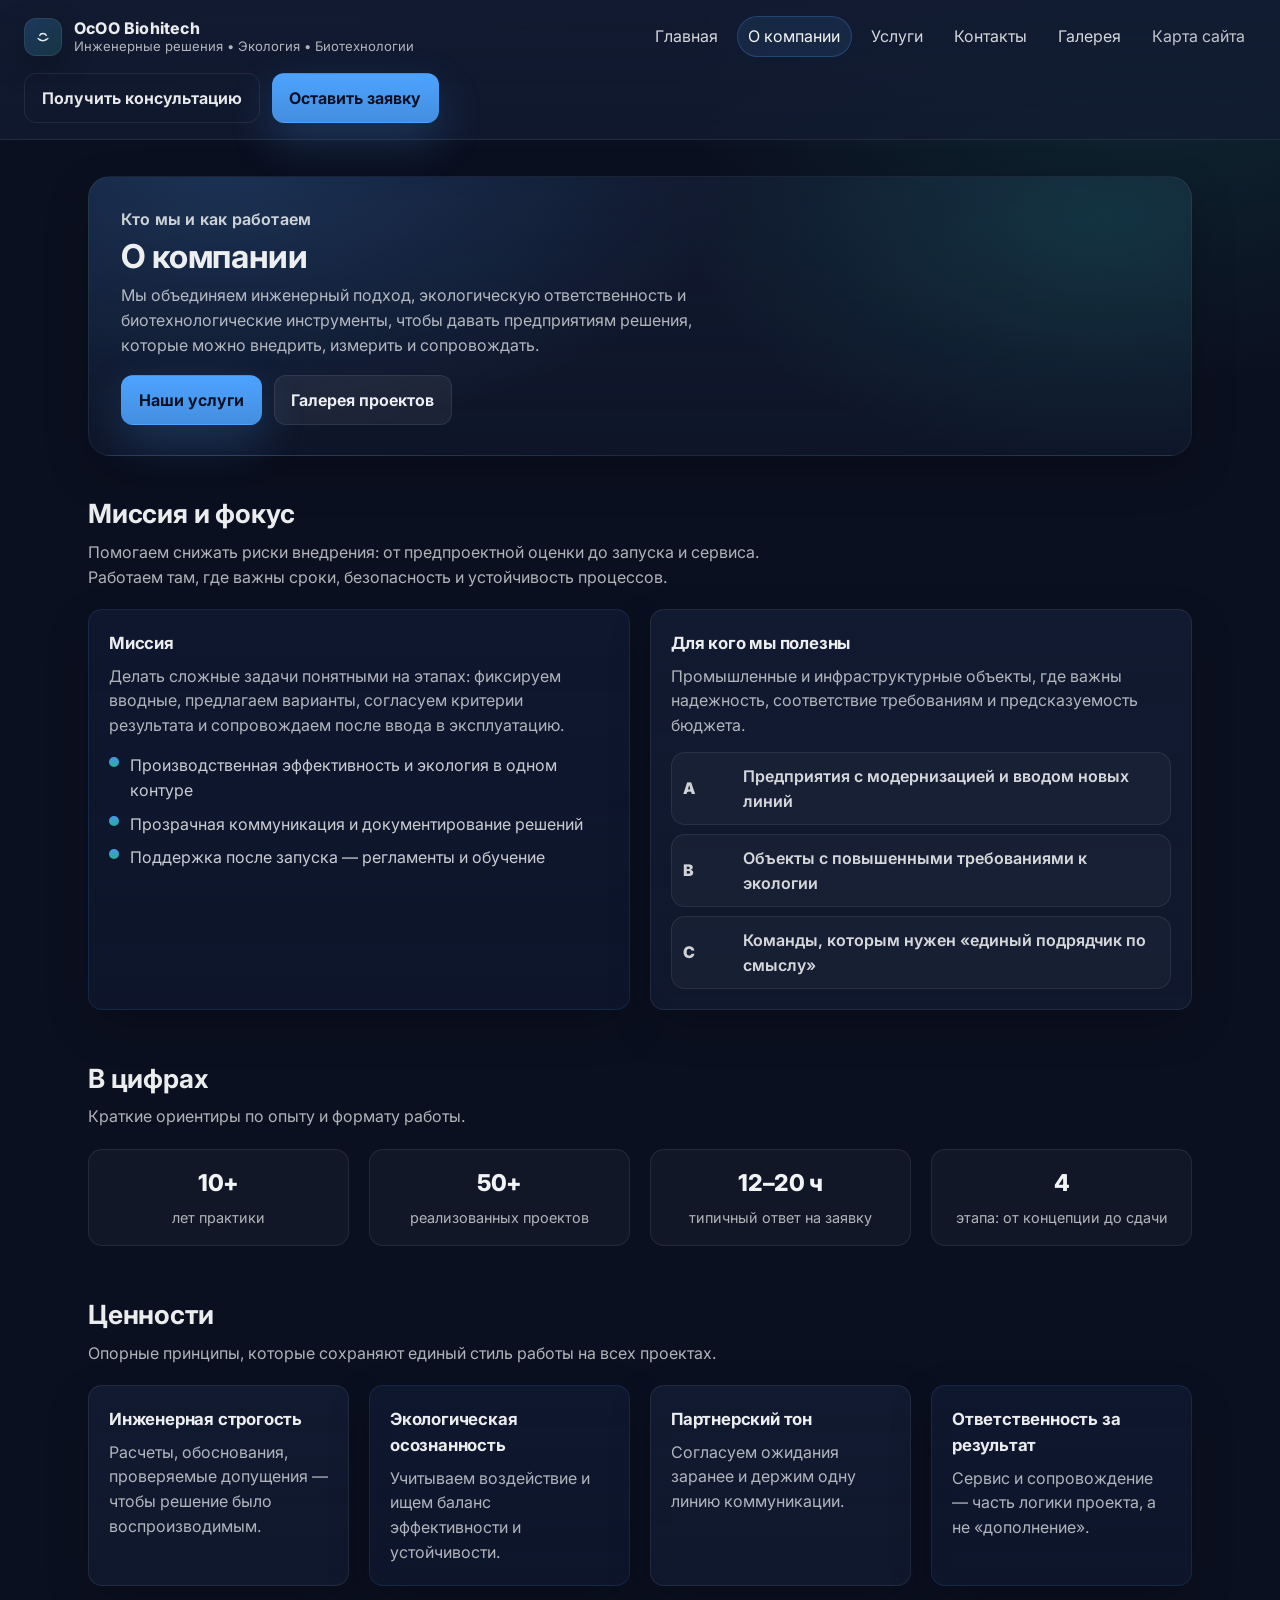
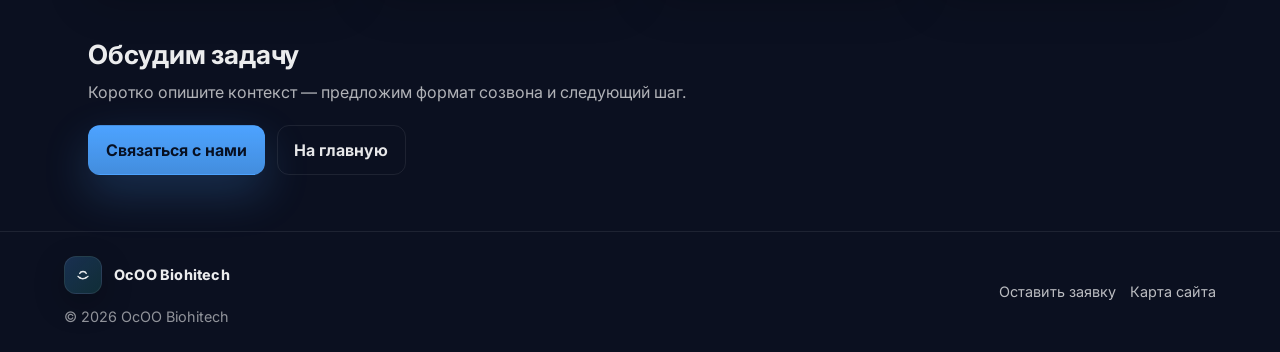
==== commit d0821e09: "day14" ====
--- a/about.html
+++ b/about.html
@@ -172,5 +172,6 @@
     </div>
   </footer>
   <script src="assets/js/main.js" defer></script>
+  <script src="assets/js/script.js" defer></script>
 </body>
 </html>
--- a/assets/css/main.css
+++ b/assets/css/main.css
@@ -253,6 +253,7 @@
 .grid { display: grid; gap: var(--gap); }
 .grid.two { grid-template-columns: repeat(2, minmax(0, 1fr)); }
 .grid.three { grid-template-columns: repeat(3, minmax(0, 1fr)); }
+.grid.four { grid-template-columns: repeat(4, minmax(0, 1fr)); }
 
 /* Sections */
 .section { margin-top: 3rem; }
@@ -524,6 +525,14 @@
   place-items: center;
   color: rgba(255, 255, 255, 0.55);
   font-weight: 650;
+  overflow: hidden;
+}
+
+.map-ph img {
+  width: 100%;
+  height: 100%;
+  object-fit: cover;
+  display: block;
 }
 
 .site-footer {
@@ -726,6 +735,7 @@
 /* Contact tiles */
 .contact-info-grid {
   display: grid;
+  grid-template-columns: repeat(2, minmax(0, 1fr));
   gap: var(--gap);
 }
 
@@ -808,7 +818,7 @@
 
 .gallery-item--img img {
   width: 100%;
-  height: 200px;
+  height: clamp(160px, 26vw, 220px);
   object-fit: cover;
   display: block;
 }
@@ -888,6 +898,15 @@
   .hero-actions .btn--link { align-self: flex-start; }
   .hero-card-bottom { flex-wrap: wrap; row-gap: 0.35rem; }
 
+  .page-hero-actions {
+    flex-direction: column;
+    align-items: stretch;
+  }
+  .page-hero-actions .btn:not(.btn--link) {
+    width: 100%;
+    justify-content: center;
+  }
+
   .section { margin-top: 2.25rem; }
   .section-head { margin-bottom: 1rem; }
   .card { padding: 1.05rem; }
@@ -901,6 +920,9 @@
   .contact-line { grid-template-columns: 1fr; gap: 0.25rem; align-items: start; }
   .contact-k { font-size: 0.85rem; }
   .map-ph { min-height: 160px; }
+
+  .contact-info-grid { grid-template-columns: 1fr; }
+  .gallery-item--img img { height: 170px; }
 }
 
 /* =========================
@@ -977,3 +999,193 @@
   .layout-grid { grid-template-columns: repeat(6, minmax(0, 1fr)); }
 }
 
+/* Mobile Navigation */
+.mobile-nav-toggle {
+  display: none;
+  background: none;
+  border: none;
+  color: var(--text);
+  cursor: pointer;
+  padding: 0.5rem;
+  border-radius: var(--radius);
+  transition: background 0.15s ease;
+}
+
+.mobile-nav-toggle:hover {
+  background: rgba(255, 255, 255, 0.05);
+}
+
+.mobile-nav-toggle .hamburger {
+  display: block;
+  width: 24px;
+  height: 18px;
+  position: relative;
+}
+
+.mobile-nav-toggle .hamburger span {
+  display: block;
+  width: 100%;
+  height: 2px;
+  background: currentColor;
+  position: absolute;
+  transition: all 0.3s ease;
+}
+
+.mobile-nav-toggle .hamburger span:nth-child(1) { top: 0; }
+.mobile-nav-toggle .hamburger span:nth-child(2) { top: 8px; }
+.mobile-nav-toggle .hamburger span:nth-child(3) { top: 16px; }
+
+.mobile-nav-toggle.active .hamburger span:nth-child(1) {
+  transform: rotate(45deg);
+  top: 8px;
+}
+
+.mobile-nav-toggle.active .hamburger span:nth-child(2) {
+  opacity: 0;
+}
+
+.mobile-nav-toggle.active .hamburger span:nth-child(3) {
+  transform: rotate(-45deg);
+  top: 8px;
+}
+
+.nav {
+  display: flex;
+  gap: 0.5rem;
+  align-items: center;
+}
+
+.nav.nav--open {
+  position: absolute;
+  top: 100%;
+  left: 0;
+  right: 0;
+  background: var(--surface);
+  border-bottom: 1px solid var(--border);
+  flex-direction: column;
+  padding: 1rem;
+  gap: 1rem;
+  z-index: 1000;
+}
+
+@media (max-width: 768px) {
+  .mobile-nav-toggle { display: block; }
+  .nav { display: none; }
+  .nav.nav--open { display: flex; }
+  .header-cta { display: none; }
+}
+
+/* Gallery Modal */
+.gallery-modal {
+  display: none;
+  position: fixed;
+  top: 0;
+  left: 0;
+  width: 100%;
+  height: 100%;
+  z-index: 2000;
+}
+
+.gallery-modal.active {
+  display: flex;
+  align-items: center;
+  justify-content: center;
+}
+
+.modal-backdrop {
+  position: absolute;
+  top: 0;
+  left: 0;
+  width: 100%;
+  height: 100%;
+  background: rgba(0, 0, 0, 0.8);
+}
+
+.modal-content {
+  position: relative;
+  max-width: 90vw;
+  max-height: 90vh;
+  background: var(--surface);
+  border-radius: var(--radius);
+  padding: 2rem;
+  box-shadow: var(--shadow);
+}
+
+.modal-close {
+  position: absolute;
+  top: 1rem;
+  right: 1rem;
+  background: none;
+  border: none;
+  color: var(--text);
+  font-size: 2rem;
+  cursor: pointer;
+  width: 40px;
+  height: 40px;
+  display: flex;
+  align-items: center;
+  justify-content: center;
+  border-radius: 50%;
+  transition: background 0.15s ease;
+}
+
+.modal-close:hover {
+  background: rgba(255, 255, 255, 0.1);
+}
+
+.modal-image {
+  max-width: 100%;
+  max-height: 70vh;
+  display: block;
+  margin: 0 auto;
+}
+
+.modal-caption {
+  text-align: center;
+  margin-top: 1rem;
+  color: var(--muted);
+}
+
+/* Product Navigation */
+.product-nav {
+  display: flex;
+  gap: 1rem;
+  margin-bottom: 2rem;
+  flex-wrap: wrap;
+}
+
+.product-nav-item {
+  padding: 0.75rem 1rem;
+  background: var(--surface-2);
+  border-radius: var(--radius);
+  color: var(--text);
+  text-decoration: none;
+  transition: all 0.15s ease;
+  border: 1px solid transparent;
+}
+
+.product-nav-item:hover,
+.product-nav-item.active {
+  background: var(--accent);
+  color: white;
+  border-color: var(--accent);
+}
+
+.product-section {
+  display: none;
+  padding: 1.5rem;
+  background: var(--surface-2);
+  border-radius: var(--radius);
+  margin-bottom: 1rem;
+}
+
+.product-section.active {
+  display: block;
+}
+
+@media (max-width: 768px) {
+  .product-nav {
+    flex-direction: column;
+  }
+}
+
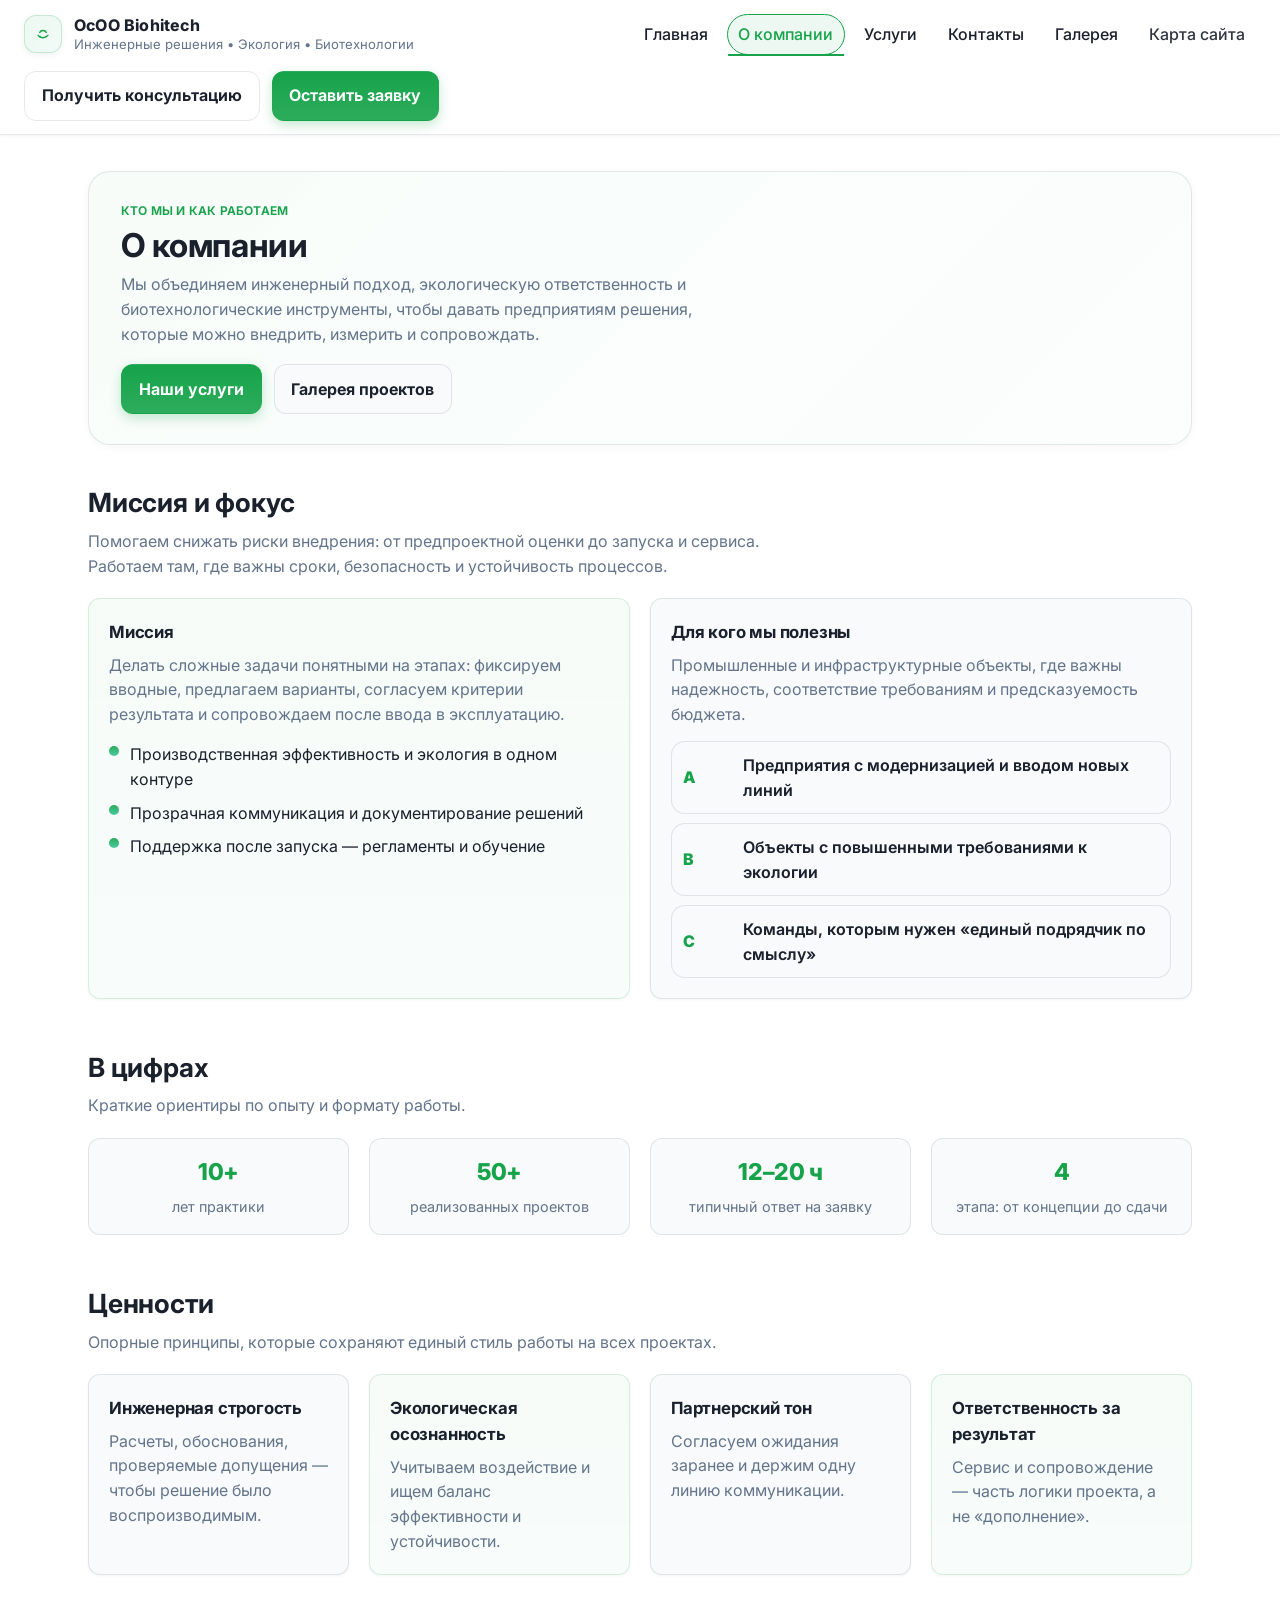
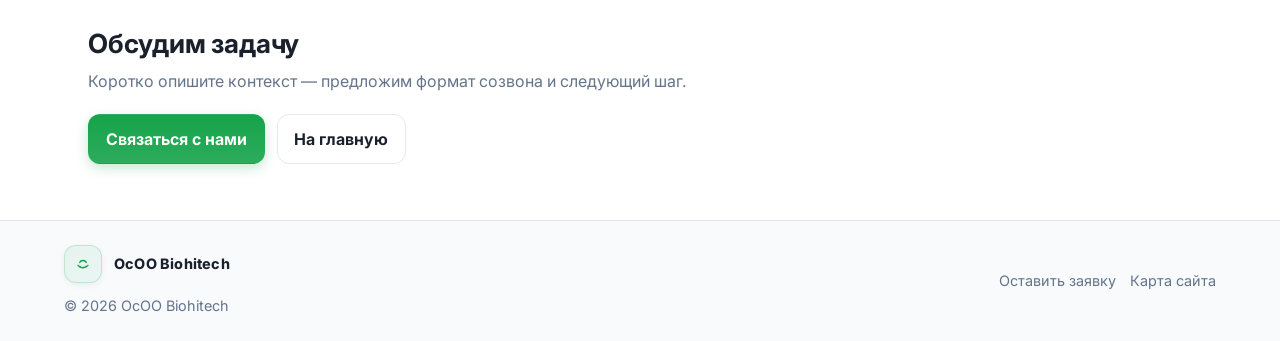
==== commit 7bf6c909: "day16" ====
--- a/about.html
+++ b/about.html
@@ -3,9 +3,14 @@
 <head>
   <meta charset="UTF-8">
   <meta name="viewport" content="width=device-width, initial-scale=1.0">
+  <meta name="description" content="О компании OcOO Biohitech — наша миссия, опыт и подход к проектам.">
+  <meta name="theme-color" content="#16a34a">
   <title>OcOO Biohitech — О компании</title>
+  
+  <!-- Performance optimization -->
   <link rel="preconnect" href="https://fonts.googleapis.com">
   <link rel="preconnect" href="https://fonts.gstatic.com" crossorigin>
+  <link rel="dns-prefetch" href="https://example.com">
   <link href="https://fonts.googleapis.com/css2?family=Inter:wght@400;500;600;650;700;760;800&display=swap" rel="stylesheet">
   <link rel="stylesheet" href="assets/css/main.css">
 </head>
--- a/assets/css/main.css
+++ b/assets/css/main.css
@@ -1,29 +1,29 @@
 /* =========================================
-   OcOO Biohitech — Visual concept / UI kit
-   - Palette: deep navy + cold surfaces
-   - Accent: blue + mint highlight
+   OcOO Biohitech — Light Corporate Design
+   - Palette: clean white + light grays
+   - Accent: green + dark navy
    - Typography: modern neutral stack (Inter if installed)
-   - UI: soft radiuses, subtle borders, glow focus
+   - UI: soft radiuses, subtle borders
    ========================================= */
 :root {
-  --bg: #0b1020;
-  --surface: #121b32;
-  --surface-2: #0f1830;
-  --border: rgba(255, 255, 255, 0.08);
-  --border-strong: rgba(255, 255, 255, 0.14);
-
-  --text: rgba(255, 255, 255, 0.92);
-  --muted: rgba(255, 255, 255, 0.68);
-
-  --accent: #4da3ff;
-  --accent-hover: #6ab4ff;
-  --accent-2: #2ee3c2;
-  --danger: #ff5b6e;
-
-  --shadow: 0 14px 40px rgba(0, 0, 0, 0.35);
-  --radius: 14px;
-  --radius-sm: 10px;
-  --ring: 0 0 0 4px rgba(77, 163, 255, 0.25);
+  --bg: #ffffff;
+  --surface: #f8fafb;
+  --surface-2: #f0f3f6;
+  --border: rgba(51, 65, 85, 0.12);
+  --border-strong: rgba(51, 65, 85, 0.18);
+
+  --text: #1a202c;
+  --muted: #64748b;
+
+  --accent: #16a34a;
+  --accent-hover: #15803d;
+  --accent-2: #10b981;
+  --danger: #dc2626;
+
+  --shadow: 0 4px 12px rgba(0, 0, 0, 0.08);
+  --radius: 12px;
+  --radius-sm: 8px;
+  --ring: 0 0 0 3px rgba(22, 163, 74, 0.1);
 
   --container: 72rem;
   --gap: 1.25rem;
@@ -61,10 +61,7 @@
   margin: 0;
   min-height: 100vh;
   font-family: var(--font);
-  background:
-    radial-gradient(1200px 800px at 20% -20%, rgba(77, 163, 255, 0.18), transparent 60%),
-    radial-gradient(900px 700px at 90% 0%, rgba(46, 227, 194, 0.12), transparent 55%),
-    var(--bg);
+  background: var(--bg);
   color: var(--text);
   line-height: var(--lh-body);
 }
@@ -95,13 +92,13 @@
   align-items: center;
   justify-content: space-between;
   gap: 1rem;
-  padding: 1rem 1.5rem;
+  padding: 0.85rem 1.5rem;
   border-bottom: 1px solid var(--border);
-  background: linear-gradient(180deg, rgba(18, 27, 50, 0.92), rgba(18, 27, 50, 0.75));
-  backdrop-filter: blur(10px);
+  background: #ffffff;
   position: sticky;
   top: 0;
   z-index: 20;
+  box-shadow: 0 1px 3px rgba(0, 0, 0, 0.05);
 }
 
 /* Header branding */
@@ -123,10 +120,10 @@
   border-radius: 12px;
   display: grid;
   place-items: center;
-  background: linear-gradient(135deg, rgba(77, 163, 255, 0.22), rgba(46, 227, 194, 0.14));
-  border: 1px solid var(--border);
-  box-shadow: 0 10px 30px rgba(0, 0, 0, 0.25);
-  color: rgba(255, 255, 255, 0.9);
+  background: linear-gradient(135deg, rgba(22, 163, 74, 0.08), rgba(16, 185, 129, 0.06));
+  border: 1px solid rgba(22, 163, 74, 0.2);
+  box-shadow: 0 2px 6px rgba(0, 0, 0, 0.06);
+  color: var(--accent);
 }
 .brand-mark svg { width: 22px; height: 22px; display: block; }
 
@@ -143,22 +140,25 @@
 }
 
 .nav a {
-  color: rgba(255, 255, 255, 0.82);
+  color: var(--text);
   padding: 0.45rem 0.65rem;
   border-radius: 999px;
   border: 1px solid transparent;
+  font-weight: 500;
+  transition: all 0.2s ease;
 }
 
 .nav a:hover {
-  color: rgba(255, 255, 255, 0.95);
-  border-color: var(--border);
-  background: rgba(255, 255, 255, 0.04);
+  color: var(--accent);
+  border-color: var(--accent);
+  background: transparent;
+  box-shadow: inset 0 0 0 2px var(--accent);
 }
 
 .nav a[aria-current="page"] {
-  color: rgba(255, 255, 255, 0.95);
-  border-color: rgba(77, 163, 255, 0.25);
-  background: rgba(77, 163, 255, 0.10);
+  color: var(--accent);
+  border-color: var(--accent);
+  background: rgba(22, 163, 74, 0.08);
 }
 
 .nav-sitemap {
@@ -197,46 +197,46 @@
 .btn--lg { padding: 0.88rem 1.15rem; border-radius: 14px; font-size: 1.03rem; }
 
 .btn--primary {
-  background: linear-gradient(180deg, rgba(77, 163, 255, 1), rgba(77, 163, 255, 0.85));
-  color: #071022;
-  box-shadow: 0 18px 45px rgba(77, 163, 255, 0.22);
+  background: linear-gradient(180deg, rgba(22, 163, 74, 1), rgba(22, 163, 74, 0.9));
+  color: #ffffff;
+  box-shadow: 0 4px 12px rgba(22, 163, 74, 0.25);
 }
 .btn--primary:hover {
-  background: linear-gradient(180deg, rgba(106, 180, 255, 1), rgba(106, 180, 255, 0.86));
-  color: #071022;
+  background: linear-gradient(180deg, rgba(21, 128, 61, 1), rgba(21, 128, 61, 0.9));
+  color: #ffffff;
 }
 
 .btn--secondary {
-  background: rgba(255, 255, 255, 0.06);
+  background: var(--surface);
   border-color: var(--border);
-  color: rgba(255, 255, 255, 0.92);
+  color: var(--text);
 }
 .btn--secondary:hover {
-  background: rgba(255, 255, 255, 0.09);
+  background: var(--surface-2);
   border-color: var(--border-strong);
-  color: rgba(255, 255, 255, 0.95);
+  color: var(--text);
 }
 
 .btn--ghost {
   background: transparent;
   border-color: var(--border);
-  color: rgba(255, 255, 255, 0.9);
+  color: var(--text);
 }
 .btn--ghost:hover {
-  background: rgba(255, 255, 255, 0.06);
+  background: var(--surface);
   border-color: var(--border-strong);
-  color: rgba(255, 255, 255, 0.95);
+  color: var(--accent);
 }
 
 .btn--danger {
-  background: rgba(255, 91, 110, 0.14);
-  border-color: rgba(255, 91, 110, 0.28);
-  color: rgba(255, 234, 236, 0.95);
+  background: rgba(220, 38, 38, 0.1);
+  border-color: rgba(220, 38, 38, 0.2);
+  color: #dc2626;
 }
 .btn--danger:hover {
-  background: rgba(255, 91, 110, 0.20);
-  border-color: rgba(255, 91, 110, 0.36);
-  color: rgba(255, 234, 236, 0.98);
+  background: rgba(220, 38, 38, 0.15);
+  border-color: rgba(220, 38, 38, 0.3);
+  color: #b91c1c;
 }
 
 .btn--link {
@@ -272,30 +272,27 @@
 
 /* Cards (UI-kit) */
 .card {
-  background: linear-gradient(180deg, rgba(18, 27, 50, 0.92), rgba(18, 27, 50, 0.75));
+  background: var(--surface);
   border: 1px solid var(--border);
   border-radius: var(--radius);
   padding: 1.25rem;
-  box-shadow: 0 16px 44px rgba(0, 0, 0, 0.20);
+  box-shadow: 0 1px 3px rgba(41, 37, 37, 0.05);
 }
 .card h3 { margin: 0 0 0.45rem; font-size: 1.05rem; letter-spacing: -0.2px; }
 .card p { margin: 0; }
 
 .card--soft {
-  background: linear-gradient(180deg, rgba(15, 24, 48, 0.92), rgba(15, 24, 48, 0.72));
-  border-color: rgba(77, 163, 255, 0.12);
+  background: linear-gradient(180deg, rgba(22, 163, 74, 0.04), rgba(16, 185, 129, 0.03));
+  border-color: rgba(22, 163, 74, 0.15);
 }
 
 /* Hero */
 .hero {
-  border: 1px solid rgba(255, 255, 255, 0.06);
+  border: 1px solid var(--border);
   border-radius: 22px;
   padding: clamp(1.25rem, 3.4vw, 2rem);
-  background:
-    radial-gradient(900px 480px at 10% 0%, rgba(77, 163, 255, 0.22), transparent 60%),
-    radial-gradient(820px 520px at 90% 10%, rgba(46, 227, 194, 0.16), transparent 55%),
-    linear-gradient(180deg, rgba(18, 27, 50, 0.80), rgba(18, 27, 50, 0.50));
-  box-shadow: var(--shadow);
+  background: linear-gradient(135deg, rgba(22, 163, 74, 0.02), rgba(16, 185, 129, 0.02));
+  box-shadow: 0 2px 8px rgba(0, 0, 0, 0.04);
 }
 
 .hero-inner {
@@ -307,9 +304,11 @@
 
 .eyebrow {
   margin: 0 0 0.5rem;
-  color: rgba(255, 255, 255, 0.78);
+  color: var(--accent);
   font-weight: 650;
   letter-spacing: 0.2px;
+  text-transform: uppercase;
+  font-size: 0.75rem;
 }
 
 .hero h1 {
@@ -317,11 +316,12 @@
   font-size: clamp(1.9rem, 4.4vw, 3.05rem);
   letter-spacing: -0.8px;
   line-height: 1.05;
+  color: var(--text);
 }
 
 .hero-lead {
   margin: 0;
-  color: rgba(255, 255, 255, 0.72);
+  color: var(--muted);
   max-width: 62ch;
 }
 
@@ -341,20 +341,20 @@
 }
 
 .metric {
-  border: 1px solid rgba(255, 255, 255, 0.08);
-  background: rgba(255, 255, 255, 0.03);
+  border: 1px solid var(--border);
+  background: var(--surface);
   border-radius: 14px;
   padding: 0.85rem 0.9rem;
 }
 
-.metric-value { font-weight: 800; font-size: 1.05rem; letter-spacing: -0.2px; }
-.metric-label { color: rgba(255, 255, 255, 0.68); font-size: 0.9rem; }
+.metric-value { font-weight: 800; font-size: 1.05rem; letter-spacing: -0.2px; color: var(--text); }
+.metric-label { color: var(--muted); font-size: 0.9rem; }
 
 .hero-visual { display: grid; justify-items: end; }
 .hero-card {
   width: min(420px, 100%);
-  background: linear-gradient(180deg, rgba(11, 16, 32, 0.45), rgba(11, 16, 32, 0.20));
-  border: 1px solid rgba(255, 255, 255, 0.10);
+  background: var(--surface-2);
+  border: 1px solid var(--border);
   border-radius: 18px;
   padding: 1rem;
   position: relative;
@@ -366,26 +366,26 @@
   inset: -40% -40% auto auto;
   width: 320px;
   height: 320px;
-  background: radial-gradient(circle at center, rgba(77, 163, 255, 0.30), transparent 65%);
+  background: radial-gradient(circle at center, rgba(22, 163, 74, 0.08), transparent 65%);
   transform: translate(10%, -10%);
   filter: blur(2px);
   pointer-events: none;
 }
 .hero-card-top { display: flex; gap: 0.5rem; position: relative; }
 .hero-card-body { margin-top: 0.85rem; position: relative; }
-.hero-visual-title { font-weight: 760; letter-spacing: -0.2px; }
-.hero-visual-text { margin-top: 0.35rem; color: rgba(255, 255, 255, 0.70); }
+.hero-visual-title { font-weight: 760; letter-spacing: -0.2px; color: var(--text); }
+.hero-visual-text { margin-top: 0.35rem; color: var(--muted); }
 .hero-card-bottom {
   margin-top: 0.95rem;
   display: flex;
   gap: 0.6rem;
   align-items: center;
-  color: rgba(255, 255, 255, 0.60);
+  color: var(--muted);
   font-size: 0.88rem;
   position: relative;
 }
-.mini { color: rgba(255, 255, 255, 0.70); font-weight: 650; }
-.dot { width: 4px; height: 4px; border-radius: 999px; background: rgba(255, 255, 255, 0.30); }
+.mini { color: var(--text); font-weight: 650; }
+.dot { width: 4px; height: 4px; border-radius: 999px; background: var(--border-strong); }
 
 /* Chips / Tags */
 .chip, .tag {
@@ -394,27 +394,27 @@
   gap: 0.4rem;
   padding: 0.35rem 0.6rem;
   border-radius: 999px;
-  border: 1px solid rgba(255, 255, 255, 0.10);
-  background: rgba(255, 255, 255, 0.04);
-  color: rgba(255, 255, 255, 0.82);
+  border: 1px solid var(--border);
+  background: var(--surface);
+  color: var(--text);
   font-weight: 650;
   font-size: 0.86rem;
 }
 .chip--ok {
-  border-color: rgba(46, 227, 194, 0.24);
-  background: rgba(46, 227, 194, 0.10);
-  color: rgba(220, 255, 248, 0.92);
+  border-color: rgba(22, 163, 74, 0.3);
+  background: rgba(22, 163, 74, 0.08);
+  color: #15803d;
 }
 
 /* Lists / steps */
 .list { margin-top: 0.95rem; display: grid; gap: 0.55rem; }
-.list-item { display: grid; grid-template-columns: 12px 1fr; gap: 0.55rem; align-items: start; color: rgba(255, 255, 255, 0.78); }
-.bullet { width: 10px; height: 10px; border-radius: 6px; margin-top: 0.25rem; background: linear-gradient(180deg, rgba(77, 163, 255, 0.9), rgba(46, 227, 194, 0.75)); }
+.list-item { display: grid; grid-template-columns: 12px 1fr; gap: 0.55rem; align-items: start; color: var(--text); }
+.bullet { width: 10px; height: 10px; border-radius: 6px; margin-top: 0.25rem; background: linear-gradient(180deg, rgba(22, 163, 74, 0.9), rgba(16, 185, 129, 0.75)); }
 
 .steps { margin-top: 0.9rem; display: grid; gap: 0.6rem; }
-.step { display: grid; grid-template-columns: 48px 1fr; gap: 0.75rem; align-items: center; padding: 0.65rem 0.7rem; border-radius: 14px; border: 1px solid rgba(255, 255, 255, 0.08); background: rgba(255, 255, 255, 0.03); }
-.step-n { font-weight: 850; letter-spacing: -0.3px; color: rgba(255, 255, 255, 0.8); }
-.step-t { color: rgba(255, 255, 255, 0.82); font-weight: 620; }
+.step { display: grid; grid-template-columns: 48px 1fr; gap: 0.75rem; align-items: center; padding: 0.65rem 0.7rem; border-radius: 14px; border: 1px solid var(--border); background: var(--surface); }
+.step-n { font-weight: 850; letter-spacing: -0.3px; color: var(--accent); }
+.step-t { color: var(--text); font-weight: 620; }
 
 /* Service cards */
 .service-top { display: flex; align-items: center; justify-content: space-between; gap: 0.75rem; margin-bottom: 0.75rem; }
@@ -424,22 +424,23 @@
   border-radius: 14px;
   display: grid;
   place-items: center;
-  background: rgba(77, 163, 255, 0.10);
-  border: 1px solid rgba(77, 163, 255, 0.22);
-  color: rgba(210, 235, 255, 0.95);
+  background: rgba(22, 163, 74, 0.1);
+  border: 1px solid rgba(22, 163, 74, 0.2);
+  color: var(--accent);
 }
 .icon-badge svg { width: 22px; height: 22px; }
+.icon-badge img { width: 20px; height: 20px; object-fit: cover; border-radius: 4px; }
 
 /* Advantages */
 .adv-list { margin-top: 0.9rem; display: grid; gap: 0.6rem; }
-.adv { display: grid; grid-template-columns: 18px 1fr; gap: 0.6rem; align-items: start; color: rgba(255, 255, 255, 0.78); }
+.adv { display: grid; grid-template-columns: 18px 1fr; gap: 0.6rem; align-items: start; color: var(--text); }
 .check {
   width: 16px;
   height: 16px;
   margin-top: 0.2rem;
   border-radius: 6px;
-  border: 1px solid rgba(46, 227, 194, 0.22);
-  background: rgba(46, 227, 194, 0.10);
+  border: 1px solid rgba(22, 163, 74, 0.3);
+  background: rgba(22, 163, 74, 0.08);
   position: relative;
 }
 .check::after {
@@ -447,8 +448,8 @@
   position: absolute;
   width: 7px;
   height: 4px;
-  border-left: 2px solid rgba(220, 255, 248, 0.95);
-  border-bottom: 2px solid rgba(220, 255, 248, 0.95);
+  border-left: 2px solid var(--accent);
+  border-bottom: 2px solid var(--accent);
   transform: rotate(-45deg);
   left: 4px;
   top: 5px;
@@ -463,67 +464,63 @@
 .gallery-item {
   border-radius: 16px;
   overflow: hidden;
-  border: 1px solid rgba(255, 255, 255, 0.08);
-  background: rgba(255, 255, 255, 0.03);
+  border: 1px solid var(--border);
+  background: var(--surface);
   display: grid;
   grid-template-rows: 1fr auto;
   min-height: 180px;
   transition: transform 0.15s ease, border-color 0.15s ease, background 0.15s ease;
-  color: rgba(255, 255, 255, 0.90);
+  color: var(--text);
 }
 .gallery-item:hover {
   transform: translateY(-2px);
-  border-color: rgba(77, 163, 255, 0.22);
-  background: rgba(77, 163, 255, 0.06);
-  color: rgba(255, 255, 255, 0.95);
+  border-color: var(--accent);
+  background: rgba(22, 163, 74, 0.05);
 }
 .gallery-ph {
-  background:
-    radial-gradient(420px 240px at 20% 15%, rgba(77, 163, 255, 0.18), transparent 60%),
-    radial-gradient(360px 240px at 90% 40%, rgba(46, 227, 194, 0.12), transparent 55%),
-    linear-gradient(180deg, rgba(255, 255, 255, 0.06), rgba(255, 255, 255, 0.02));
-}
-.gallery-cap { padding: 0.75rem 0.85rem; font-weight: 650; color: rgba(255, 255, 255, 0.82); }
+  background: linear-gradient(135deg, rgba(22, 163, 74, 0.08), rgba(16, 185, 129, 0.06));
+}
+.gallery-cap { padding: 0.75rem 0.85rem; font-weight: 650; color: var(--text); }
 
 /* Forms */
 .form { display: grid; gap: 0.9rem; }
 .field { display: grid; gap: 0.35rem; }
-.field label { font-weight: 650; color: rgba(255, 255, 255, 0.86); }
+.field label { font-weight: 650; color: var(--text); }
 input, textarea, select {
   width: 100%;
   padding: 0.75rem 0.85rem;
   border-radius: 12px;
-  border: 1px solid rgba(255, 255, 255, 0.10);
-  background: rgba(255, 255, 255, 0.04);
-  color: rgba(255, 255, 255, 0.92);
+  border: 1px solid var(--border);
+  background: var(--surface);
+  color: var(--text);
   font: inherit;
 }
 textarea { resize: vertical; min-height: 110px; }
-input::placeholder, textarea::placeholder { color: rgba(255, 255, 255, 0.45); }
-.help { color: rgba(255, 255, 255, 0.55); font-size: 0.9rem; }
+input::placeholder, textarea::placeholder { color: rgba(26, 32, 44, 0.45); }
+.help { color: var(--muted); font-size: 0.9rem; }
 .field--error input,
 .field--error textarea,
 .field--error select {
-  border-color: rgba(255, 91, 110, 0.35);
-  box-shadow: 0 0 0 4px rgba(255, 91, 110, 0.10);
+  border-color: rgba(220, 38, 38, 0.35);
+  box-shadow: 0 0 0 4px rgba(220, 38, 38, 0.08);
 }
 .form-actions { display: flex; flex-wrap: wrap; gap: 0.75rem; align-items: center; }
-.form-note { margin: 0; color: rgba(255, 255, 255, 0.55); font-size: 0.9rem; }
+.form-note { margin: 0; color: var(--muted); font-size: 0.9rem; }
 
 .contact-lines { margin-top: 0.85rem; display: grid; gap: 0.55rem; }
 .contact-line { display: grid; grid-template-columns: 92px 1fr; gap: 0.75rem; align-items: center; }
-.contact-k { color: rgba(255, 255, 255, 0.62); font-weight: 650; }
-.contact-v { color: rgba(255, 255, 255, 0.88); }
+.contact-k { color: var(--muted); font-weight: 650; }
+.contact-v { color: var(--text); }
 
 .map-ph {
   margin-top: 1rem;
   border-radius: 16px;
-  border: 1px dashed rgba(255, 255, 255, 0.18);
-  background: rgba(255, 255, 255, 0.03);
+  border: 1px dashed var(--border);
+  background: var(--surface);
   min-height: 180px;
   display: grid;
   place-items: center;
-  color: rgba(255, 255, 255, 0.55);
+  color: var(--muted);
   font-weight: 650;
   overflow: hidden;
 }
@@ -541,6 +538,7 @@
   border-top: 1px solid var(--border);
   color: var(--muted);
   font-size: 0.9rem;
+  background: var(--surface);
 }
 
 .footer-inner {
@@ -553,10 +551,10 @@
   align-items: center;
 }
 .footer-left { display: grid; }
-.footer-note { margin: 0.75rem 0 0; color: rgba(255, 255, 255, 0.55); }
+.footer-note { margin: 0.75rem 0 0; color: var(--muted); }
 .footer-right { display: flex; flex-wrap: wrap; gap: 0.85rem; }
-.footer-right a { color: rgba(255, 255, 255, 0.72); }
-.footer-right a:hover { color: rgba(255, 255, 255, 0.9); }
+.footer-right a { color: var(--muted); }
+.footer-right a:hover { color: var(--text); }
 
 .page-title {
   margin: 0 0 0.5rem;
@@ -579,20 +577,21 @@
   display: flex;
   flex-direction: column;
   padding: 1.35rem;
-  background: linear-gradient(180deg, rgba(18, 27, 50, 0.92), rgba(18, 27, 50, 0.75));
+  background: var(--surface);
   border: 1px solid var(--border);
   border-radius: 12px;
   transition: border-color 0.15s, transform 0.15s;
 }
 
 .sitemap-card:hover {
-  border-color: rgba(77, 163, 255, 0.35);
+  border-color: var(--accent);
   transform: translateY(-2px);
 }
 
 .sitemap-card h2 {
   margin: 0 0 0.5rem;
   font-size: 1.1rem;
+  color: var(--text);
 }
 
 .sitemap-card p {
@@ -617,14 +616,11 @@
 
 /* Inner pages — hero & layout */
 .page-hero {
-  border: 1px solid rgba(255, 255, 255, 0.06);
+  border: 1px solid var(--border);
   border-radius: 22px;
   padding: clamp(1.25rem, 3vw, 1.85rem) clamp(1.25rem, 3vw, 2rem);
-  background:
-    radial-gradient(820px 420px at 12% 0%, rgba(77, 163, 255, 0.18), transparent 62%),
-    radial-gradient(720px 420px at 92% 15%, rgba(46, 227, 194, 0.12), transparent 58%),
-    linear-gradient(180deg, rgba(18, 27, 50, 0.82), rgba(18, 27, 50, 0.52));
-  box-shadow: 0 16px 44px rgba(0, 0, 0, 0.22);
+  background: linear-gradient(135deg, rgba(22, 163, 74, 0.03), rgba(16, 185, 129, 0.02));
+  box-shadow: 0 2px 8px rgba(0, 0, 0, 0.04);
   margin-bottom: 0.35rem;
 }
 
@@ -637,6 +633,7 @@
   font-size: clamp(1.45rem, 3.2vw, 2.05rem);
   letter-spacing: -0.35px;
   line-height: 1.12;
+  color: var(--text);
 }
 
 .page-hero-lead {
@@ -677,7 +674,7 @@
 .stat-card {
   border-radius: var(--radius);
   border: 1px solid var(--border);
-  background: rgba(255, 255, 255, 0.03);
+  background: var(--surface);
   padding: 1rem 1.05rem;
   text-align: center;
 }
@@ -686,7 +683,7 @@
   font-weight: 800;
   font-size: clamp(1.15rem, 2.4vw, 1.45rem);
   letter-spacing: -0.35px;
-  color: rgba(255, 255, 255, 0.95);
+  color: var(--accent);
 }
 
 .stat-label {
@@ -742,15 +739,16 @@
 .contact-tile {
   border-radius: var(--radius);
   border: 1px solid var(--border);
-  background: linear-gradient(180deg, rgba(18, 27, 50, 0.92), rgba(18, 27, 50, 0.75));
+  background: var(--surface);
   padding: 1.1rem 1.2rem;
-  box-shadow: 0 12px 34px rgba(0, 0, 0, 0.14);
+  box-shadow: 0 1px 3px rgba(0, 0, 0, 0.04);
 }
 
 .contact-tile h3 {
   margin: 0 0 0.4rem;
   font-size: 1rem;
   letter-spacing: -0.15px;
+  color: var(--text);
 }
 
 .contact-tile p {
@@ -765,8 +763,8 @@
 }
 
 .contact-tile.card--soft {
-  background: linear-gradient(180deg, rgba(15, 24, 48, 0.92), rgba(15, 24, 48, 0.72));
-  border-color: rgba(77, 163, 255, 0.12);
+  background: linear-gradient(180deg, rgba(22, 163, 74, 0.04), rgba(16, 185, 129, 0.03));
+  border-color: rgba(22, 163, 74, 0.15);
 }
 
 .contact-tile .contact-tile-k {
@@ -775,7 +773,7 @@
   font-weight: 750;
   letter-spacing: 0.12em;
   text-transform: uppercase;
-  color: rgba(255, 255, 255, 0.48);
+  color: var(--muted);
   margin-bottom: 0.35rem;
 }
 
@@ -797,9 +795,9 @@
   font-size: 0.88em;
   padding: 0.12em 0.4em;
   border-radius: 8px;
-  background: rgba(255, 255, 255, 0.06);
+  background: var(--surface);
   border: 1px solid var(--border);
-  color: rgba(255, 255, 255, 0.88);
+  color: var(--text);
 }
 
 .gallery-page figure.gallery-item {
@@ -941,29 +939,29 @@
   align-items: center;
   padding: 0.65rem 0.75rem;
   border-radius: 14px;
-  border: 1px solid rgba(255, 255, 255, 0.08);
-  background: rgba(255, 255, 255, 0.03);
+  border: 1px solid var(--border);
+  background: var(--surface);
 }
 .swatch-c {
   width: 28px;
   height: 28px;
   border-radius: 10px;
   background: var(--c);
-  border: 1px solid rgba(255, 255, 255, 0.16);
-  box-shadow: 0 10px 22px rgba(0,0,0,0.18);
+  border: 1px solid var(--border);
+  box-shadow: 0 2px 6px rgba(0,0,0,0.08);
 }
 .swatch-t { display: flex; justify-content: space-between; gap: 0.75rem; align-items: baseline; }
-.swatch-n { font-weight: 750; letter-spacing: -0.15px; color: rgba(255,255,255,0.9); }
-.swatch-v { color: rgba(255,255,255,0.58); font-size: 0.92rem; font-family: ui-monospace, "Cascadia Code", "Segoe UI Mono", Consolas, monospace; }
+.swatch-n { font-weight: 750; letter-spacing: -0.15px; color: var(--text); }
+.swatch-v { color: var(--muted); font-size: 0.92rem; font-family: ui-monospace, "Cascadia Code", "Segoe UI Mono", Consolas, monospace; }
 
 .type-scale { margin-top: 0.85rem; display: grid; gap: 0.55rem; }
-.t { padding: 0.55rem 0.65rem; border-radius: 14px; border: 1px solid rgba(255,255,255,0.08); background: rgba(255,255,255,0.03); }
+.t { padding: 0.55rem 0.65rem; border-radius: 14px; border: 1px solid var(--border); background: var(--surface); color: var(--text); }
 .t--d1 { font-size: var(--fs-d1); line-height: var(--lh-tight); font-weight: 800; letter-spacing: -0.8px; }
 .t--h1 { font-size: var(--fs-h1); line-height: var(--lh-tight); font-weight: 800; letter-spacing: -0.55px; }
 .t--h2 { font-size: var(--fs-h2); line-height: 1.2; font-weight: 760; letter-spacing: -0.3px; }
 .t--h3 { font-size: var(--fs-h3); line-height: 1.25; font-weight: 760; letter-spacing: -0.2px; }
-.t--body { font-size: var(--fs-body); color: rgba(255,255,255,0.84); }
-.t--small { font-size: var(--fs-small); color: rgba(255,255,255,0.68); }
+.t--body { font-size: var(--fs-body); color: var(--text); }
+.t--small { font-size: var(--fs-small); color: var(--muted); }
 
 .i { width: 22px; height: 22px; display: block; }
 .icon-row { margin-top: 0.85rem; display: flex; flex-wrap: wrap; gap: 0.6rem; align-items: center; }
@@ -973,16 +971,17 @@
   display: grid;
   place-items: center;
   border-radius: 14px;
-  border: 1px solid rgba(255,255,255,0.10);
-  background: rgba(255,255,255,0.04);
-  color: rgba(255,255,255,0.86);
-}
+  border: 1px solid var(--border);
+  background: var(--surface);
+  color: var(--accent);
+}
+.icon-sample img { width: 22px; height: 22px; object-fit: cover; border-radius: 4px; }
 
 .layout-grid {
   margin-top: 0.9rem;
   border-radius: 16px;
-  border: 1px solid rgba(255,255,255,0.10);
-  background: rgba(255,255,255,0.03);
+  border: 1px solid var(--border);
+  background: var(--surface);
   padding: 0.75rem;
   display: grid;
   grid-template-columns: repeat(12, minmax(0, 1fr));
@@ -991,8 +990,8 @@
 .layout-grid > span {
   height: 44px;
   border-radius: 12px;
-  background: linear-gradient(180deg, rgba(77, 163, 255, 0.12), rgba(46, 227, 194, 0.06));
-  border: 1px solid rgba(77, 163, 255, 0.12);
+  background: linear-gradient(180deg, rgba(22, 163, 74, 0.12), rgba(16, 185, 129, 0.08));
+  border: 1px solid rgba(22, 163, 74, 0.2);
 }
 
 @media (max-width: 640px) {
@@ -1012,7 +1011,7 @@
 }
 
 .mobile-nav-toggle:hover {
-  background: rgba(255, 255, 255, 0.05);
+  background: var(--surface);
 }
 
 .mobile-nav-toggle .hamburger {
@@ -1040,6 +1039,695 @@
   top: 8px;
 }
 
+/* =========================================
+   Animations & Transitions (Enhanced UX)
+   ========================================= */
+
+/* Keyframe animations */
+@keyframes fadeInUp {
+  from {
+    opacity: 0;
+    transform: translateY(12px);
+  }
+  to {
+    opacity: 1;
+    transform: translateY(0);
+  }
+}
+
+@keyframes slideInLeft {
+  from {
+    opacity: 0;
+    transform: translateX(-20px);
+  }
+  to {
+    opacity: 1;
+    transform: translateX(0);
+  }
+}
+
+@keyframes scaleIn {
+  from {
+    opacity: 0;
+    transform: scale(0.95);
+  }
+  to {
+    opacity: 1;
+    transform: scale(1);
+  }
+}
+
+@keyframes pulse {
+  0%, 100% { opacity: 1; }
+  50% { opacity: 0.6; }
+}
+
+@keyframes shimmer {
+  0% {
+    background-position: -1000px 0;
+  }
+  100% {
+    background-position: 1000px 0;
+  }
+}
+
+@keyframes glow {
+  0%, 100% {
+    box-shadow: 0 0 5px rgba(22, 163, 74, 0), 0 1px 3px rgba(0, 0, 0, 0.05);
+  }
+  50% {
+    box-shadow: 0 0 15px rgba(22, 163, 74, 0.15), 0 4px 12px rgba(22, 163, 74, 0.15);
+  }
+}
+
+@keyframes slideDown {
+  from {
+    opacity: 0;
+    transform: translateY(-10px);
+  }
+  to {
+    opacity: 1;
+    transform: translateY(0);
+  }
+}
+
+/* Button animations */
+.btn {
+  position: relative;
+  overflow: hidden;
+  transition: all 0.3s cubic-bezier(0.23, 1, 0.320, 1);
+}
+
+.btn::before {
+  content: "";
+  position: absolute;
+  top: 50%;
+  left: 50%;
+  width: 0;
+  height: 0;
+  border-radius: 50%;
+  background: rgba(255, 255, 255, 0.3);
+  transform: translate(-50%, -50%);
+  pointer-events: none;
+}
+
+.btn:hover {
+  transition: all 0.3s cubic-bezier(0.23, 1, 0.320, 1);
+}
+
+.btn--primary:hover {
+  transform: translateY(-2px);
+  box-shadow: 0 8px 20px rgba(22, 163, 74, 0.35);
+}
+
+.btn--primary:active {
+  transform: translateY(0px);
+  box-shadow: 0 4px 12px rgba(22, 163, 74, 0.25);
+}
+
+.btn--secondary:hover {
+  transform: translateY(-2px);
+  box-shadow: 0 4px 12px rgba(0, 0, 0, 0.08);
+}
+
+.btn--ghost:hover {
+  transform: translateY(-1px);
+  box-shadow: 0 2px 8px rgba(0, 0, 0, 0.05);
+}
+
+/* Navigation animations */
+.nav a {
+  position: relative;
+  transition: all 0.3s ease;
+}
+
+.nav a::after {
+  content: "";
+  position: absolute;
+  bottom: -2px;
+  left: 50%;
+  width: 0;
+  height: 2px;
+  background: var(--accent);
+  transform: translateX(-50%);
+  transition: width 0.3s ease;
+}
+
+.nav a:hover::after {
+  width: 0;
+}
+
+.nav a[aria-current="page"]::after {
+  width: 100%;
+}
+
+/* Card animations */
+.card {
+  animation: scaleIn 0.6s ease-out;
+  transition: all 0.3s cubic-bezier(0.23, 1, 0.320, 1);
+  position: relative;
+}
+
+.card::before {
+  content: "";
+  position: absolute;
+  top: 0;
+  left: 0;
+  right: 0;
+  bottom: 0;
+  background: linear-gradient(135deg, transparent, rgba(255, 255, 255, 0.1), transparent);
+  opacity: 0;
+  border-radius: var(--radius);
+  transition: opacity 0.6s ease;
+  pointer-events: none;
+}
+
+.card:hover::before {
+  opacity: 1;
+}
+
+.card:hover {
+  transform: translateY(-4px);
+  box-shadow: 0 12px 24px rgba(0, 0, 0, 0.1);
+  border-color: var(--accent);
+}
+
+/* Gallery animations */
+.gallery-item {
+  animation: fadeInUp 0.6s ease-out;
+  animation-fill-mode: both;
+  transition: all 0.4s cubic-bezier(0.23, 1, 0.320, 1);
+  position: relative;
+  overflow: hidden;
+}
+
+.gallery-item:nth-child(1) { animation-delay: 0s; }
+.gallery-item:nth-child(2) { animation-delay: 0.1s; }
+.gallery-item:nth-child(3) { animation-delay: 0.2s; }
+.gallery-item:nth-child(4) { animation-delay: 0.3s; }
+.gallery-item:nth-child(5) { animation-delay: 0.4s; }
+.gallery-item:nth-child(6) { animation-delay: 0.5s; }
+.gallery-item:nth-child(7) { animation-delay: 0.6s; }
+.gallery-item:nth-child(8) { animation-delay: 0.7s; }
+.gallery-item:nth-child(9) { animation-delay: 0.8s; }
+
+.gallery-item img {
+  transition: transform 0.5s cubic-bezier(0.23, 1, 0.320, 1);
+  display: block;
+}
+
+.gallery-item:hover img {
+  transform: scale(1.08);
+}
+
+.gallery-item::after {
+  content: "";
+  position: absolute;
+  inset: 0;
+  background: radial-gradient(circle at center, rgba(22, 163, 74, 0), rgba(22, 163, 74, 0.1));
+  opacity: 0;
+  transition: opacity 0.4s ease;
+  pointer-events: none;
+}
+
+.gallery-item:hover::after {
+  opacity: 1;
+}
+
+/* Form animations */
+.field {
+  animation: slideInLeft 0.4s ease-out;
+  animation-fill-mode: both;
+}
+
+.field:nth-child(1) { animation-delay: 0s; }
+.field:nth-child(2) { animation-delay: 0.1s; }
+.field:nth-child(3) { animation-delay: 0.2s; }
+.field:nth-child(4) { animation-delay: 0.3s; }
+.field:nth-child(5) { animation-delay: 0.4s; }
+
+input, textarea, select {
+  transition: all 0.3s ease;
+}
+
+input:focus, textarea:focus, select:focus {
+  transform: scale(1.02);
+  box-shadow: 0 0 0 4px rgba(22, 163, 74, 0.15);
+}
+
+input::placeholder, textarea::placeholder {
+  transition: opacity 0.3s ease;
+}
+
+input:focus::placeholder, textarea:focus::placeholder {
+  opacity: 0.5;
+}
+
+/* Success/Error states */
+.field--success input,
+.field--success textarea {
+  border-color: #10b981;
+  animation: glow 2s ease infinite;
+  animation-delay: 0s;
+}
+
+.field--error input,
+.field--error textarea {
+  border-color: var(--danger);
+  animation: pulse 0.6s ease;
+}
+
+.field--error input,
+.field--error textarea,
+.field--error select {
+  border-color: rgba(220, 38, 38, 0.5);
+  box-shadow: 0 0 0 4px rgba(220, 38, 38, 0.08);
+}
+
+/* Help text animations */
+.help {
+  opacity: 0;
+  animation: slideDown 0.3s ease forwards;
+}
+
+.field.has-error .help {
+  animation: slideDown 0.3s ease forwards;
+  color: var(--danger);
+}
+
+/* Modal animations */
+.modal {
+  animation: fadeInUp 0.4s ease-out;
+}
+
+.modal-overlay {
+  animation: fadeIn 0.3s ease;
+}
+
+@keyframes fadeIn {
+  from { opacity: 0; }
+  to { opacity: 1; }
+}
+
+/* Service card animations */
+.service-card {
+  animation: scaleIn 0.5s ease-out;
+  transition: all 0.3s cubic-bezier(0.23, 1, 0.320, 1);
+}
+
+.service-card:hover {
+  transform: translateY(-6px);
+  box-shadow: 0 16px 32px rgba(22, 163, 74, 0.15);
+}
+
+/* Chip/Tag animations */
+.chip, .tag {
+  transition: all 0.3s ease;
+}
+
+.chip:hover, .tag:hover {
+  transform: scale(1.05);
+  box-shadow: 0 4px 12px rgba(0, 0, 0, 0.1);
+}
+
+/* Step animations */
+.step {
+  transition: all 0.3s ease;
+  cursor: pointer;
+}
+
+.step:hover {
+  background: var(--surface-2);
+  transform: translateX(4px);
+  box-shadow: 0 4px 12px rgba(22, 163, 74, 0.1);
+}
+
+/* Contact tile animations */
+.contact-tile {
+  animation: fadeInUp 0.6s ease-out;
+  animation-fill-mode: both;
+  transition: all 0.3s cubic-bezier(0.23, 1, 0.320, 1);
+}
+
+.contact-tile:nth-child(1) { animation-delay: 0s; }
+.contact-tile:nth-child(2) { animation-delay: 0.1s; }
+.contact-tile:nth-child(3) { animation-delay: 0.2s; }
+.contact-tile:nth-child(4) { animation-delay: 0.3s; }
+
+.contact-tile:hover {
+  transform: translateY(-4px);
+  box-shadow: 0 12px 24px rgba(22, 163, 74, 0.12);
+  border-color: var(--accent);
+}
+
+/* Hero animations */
+.hero {
+  animation: fadeInUp 0.8s ease-out;
+}
+
+.hero-copy {
+  animation: slideInLeft 0.7s ease-out;
+}
+
+.hero-visual {
+  animation: fadeInUp 0.8s ease-out 0.2s both;
+}
+
+.hero h1 {
+  animation: slideInLeft 0.6s ease-out 0.1s both;
+}
+
+.hero-lead {
+  animation: slideInLeft 0.6s ease-out 0.2s both;
+}
+
+.hero-actions {
+  animation: slideInLeft 0.6s ease-out 0.3s both;
+}
+
+/* Loading animation */
+.loading {
+  animation: pulse 1.5s ease-in-out infinite;
+}
+
+.skeleton {
+  background: linear-gradient(90deg, var(--surface) 0%, var(--surface-2) 50%, var(--surface) 100%);
+  background-size: 200% 100%;
+  animation: shimmer 2s infinite;
+}
+
+/* Smooth scroll behavior */
+html {
+  scroll-behavior: smooth;
+}
+
+/* Reduced motion support */
+@media (prefers-reduced-motion: prefer-reduced-motion) {
+  *,
+  *::before,
+  *::after {
+    animation-duration: 0.01ms !important;
+    animation-iteration-count: 1 !important;
+    transition-duration: 0.01ms !important;
+    scroll-behavior: auto !important;
+  }
+}
+
+/* =========================================
+   Gallery Modal Styles
+   ========================================= */
+
+.gallery-modal {
+  position: fixed;
+  top: 0;
+  left: 0;
+  right: 0;
+  bottom: 0;
+  z-index: 1000;
+  display: none;
+  align-items: center;
+  justify-content: center;
+  opacity: 0;
+  transition: opacity 0.3s ease;
+}
+
+.gallery-modal.active {
+  display: flex;
+  opacity: 1;
+}
+
+.gallery-modal.show {
+  opacity: 1;
+}
+
+.modal-overlay {
+  position: absolute;
+  top: 0;
+  left: 0;
+  right: 0;
+  bottom: 0;
+  background: rgba(0, 0, 0, 0.7);
+  backdrop-filter: blur(4px);
+  animation: fadeIn 0.3s ease;
+}
+
+.modal {
+  position: relative;
+  z-index: 1001;
+  width: 90%;
+  max-width: 900px;
+  background: var(--surface);
+  border-radius: 20px;
+  padding: 2rem;
+  box-shadow: 0 20px 60px rgba(0, 0, 0, 0.3);
+  display: grid;
+  gap: 1rem;
+  animation: fadeInUp 0.4s ease;
+  max-height: 90vh;
+  overflow-y: auto;
+}
+
+.modal-image {
+  width: 100%;
+  height: auto;
+  max-height: 50vh;
+  object-fit: cover;
+  border-radius: 16px;
+  display: block;
+  animation: scaleIn 0.4s ease;
+}
+
+.modal-caption {
+  font-size: 1.1rem;
+  font-weight: 600;
+  color: var(--text);
+  text-align: center;
+  margin: 0;
+}
+
+.modal-counter {
+  font-size: 0.9rem;
+  color: var(--muted);
+  text-align: center;
+  margin: 0;
+}
+
+.modal-close {
+  position: absolute;
+  top: 1rem;
+  right: 1rem;
+  width: 44px;
+  height: 44px;
+  border: none;
+  background: rgba(255, 255, 255, 0.9);
+  border-radius: 50%;
+  font-size: 1.8rem;
+  cursor: pointer;
+  display: flex;
+  align-items: center;
+  justify-content: center;
+  color: var(--text);
+  transition: all 0.3s ease;
+  z-index: 1002;
+}
+
+.modal-close:hover {
+  background: white;
+  transform: scale(1.1) rotate(90deg);
+}
+
+.modal-controls {
+  position: absolute;
+  left: 50%;
+  bottom: 2rem;
+  transform: translateX(-50%);
+  display: flex;
+  gap: 1rem;
+  z-index: 1002;
+}
+
+.modal-prev, .modal-next {
+  width: 48px;
+  height: 48px;
+  border: 2px solid var(--accent);
+  background: var(--surface);
+  border-radius: 12px;
+  cursor: pointer;
+  display: flex;
+  align-items: center;
+  justify-content: center;
+  font-size: 1.2rem;
+  color: var(--accent);
+  transition: all 0.3s ease;
+}
+
+.modal-prev:hover, .modal-next:hover {
+  background: var(--accent);
+  color: white;
+  transform: scale(1.1);
+}
+
+/* =========================================
+   Notification Styles
+   ========================================= */
+
+.notification {
+  position: fixed;
+  bottom: 20px;
+  right: 20px;
+  padding: 1rem 1.5rem;
+  border-radius: 12px;
+  font-weight: 600;
+  z-index: 2000;
+  max-width: 400px;
+  box-shadow: 0 8px 24px rgba(0, 0, 0, 0.15);
+  cursor: pointer;
+  opacity: 0;
+  transform: translateY(100px);
+  transition: all 0.3s cubic-bezier(0.23, 1, 0.320, 1);
+  animation: none;
+}
+
+.notification.show {
+  opacity: 1;
+  transform: translateY(0);
+  animation: slideInUp 0.4s ease forwards;
+}
+
+.notification--success {
+  background: #10b981;
+  color: white;
+  border-left: 4px solid #059669;
+}
+
+.notification--error {
+  background: #ef4444;
+  color: white;
+  border-left: 4px solid #dc2626;
+}
+
+.notification--info {
+  background: var(--accent);
+  color: white;
+  border-left: 4px solid var(--accent-hover);
+}
+
+@keyframes slideInUp {
+  from {
+    opacity: 0;
+    transform: translateY(100px);
+  }
+  to {
+    opacity: 1;
+    transform: translateY(0);
+  }
+}
+
+/* =========================================
+   Form Field Enhanced Styles
+   ========================================= */
+
+.field--focused label {
+  color: var(--accent);
+  font-weight: 700;
+}
+
+.field--focused input,
+.field--focused textarea,
+.field--focused select {
+  border-color: var(--accent);
+  background: rgba(22, 163, 74, 0.02);
+}
+
+.field--success input,
+.field--success textarea,
+.field--success select {
+  border-color: #10b981;
+  background: rgba(16, 185, 129, 0.02);
+}
+
+.success-indicator {
+  position: absolute;
+  right: 12px;
+  top: 50%;
+  transform: translateY(-50%);
+  color: #10b981;
+  font-size: 1.2rem;
+  font-weight: bold;
+  animation: scaleIn 0.3s ease;
+}
+
+.error-message {
+  color: var(--danger);
+  font-size: 0.85rem;
+  margin-top: 0.25rem;
+  animation: slideDown 0.3s ease;
+}
+
+.field--error .error-message {
+  margin-top: 0.5rem;
+  padding: 0.5rem;
+  background: rgba(220, 38, 38, 0.08);
+  border-radius: 8px;
+  border-left: 3px solid var(--danger);
+}
+
+/* Label animation */
+label {
+  transition: all 0.3s ease;
+  display: block;
+}
+
+/* Button loading state */
+.btn.loading {
+  pointer-events: none;
+  opacity: 0.8;
+  animation: pulse 1s ease-in-out infinite;
+}
+
+/* =========================================
+   Mobile adjustments for modals & notifications
+   ========================================= */
+
+@media (max-width: 640px) {
+  .modal {
+    width: 95%;
+    padding: 1.5rem;
+    max-height: 95vh;
+  }
+
+  .modal-close {
+    top: 0.75rem;
+    right: 0.75rem;
+    width: 40px;
+    height: 40px;
+    font-size: 1.5rem;
+  }
+
+  .modal-controls {
+    bottom: 1rem;
+    gap: 0.75rem;
+  }
+
+  .modal-prev, .modal-next {
+    width: 40px;
+    height: 40px;
+    font-size: 1rem;
+  }
+
+  .notification {
+    bottom: 15px;
+    right: 15px;
+    left: 15px;
+    max-width: none;
+    padding: 0.9rem 1.2rem;
+  }
+
+  .gallery-modal .modal-image {
+    max-height: 40vh;
+  }
+}
+
 .mobile-nav-toggle.active .hamburger span:nth-child(2) {
   opacity: 0;
 }
@@ -1060,7 +1748,7 @@
   top: 100%;
   left: 0;
   right: 0;
-  background: var(--surface);
+  background: #ffffff;
   border-bottom: 1px solid var(--border);
   flex-direction: column;
   padding: 1rem;
@@ -1098,17 +1786,17 @@
   left: 0;
   width: 100%;
   height: 100%;
-  background: rgba(0, 0, 0, 0.8);
+  background: rgba(0, 0, 0, 0.6);
 }
 
 .modal-content {
   position: relative;
   max-width: 90vw;
   max-height: 90vh;
-  background: var(--surface);
+  background: #ffffff;
   border-radius: var(--radius);
   padding: 2rem;
-  box-shadow: var(--shadow);
+  box-shadow: 0 8px 24px rgba(0, 0, 0, 0.12);
 }
 
 .modal-close {
@@ -1130,7 +1818,7 @@
 }
 
 .modal-close:hover {
-  background: rgba(255, 255, 255, 0.1);
+  background: var(--surface);
 }
 
 .modal-image {
@@ -1161,7 +1849,7 @@
   color: var(--text);
   text-decoration: none;
   transition: all 0.15s ease;
-  border: 1px solid transparent;
+  border: 1px solid var(--border);
 }
 
 .product-nav-item:hover,
